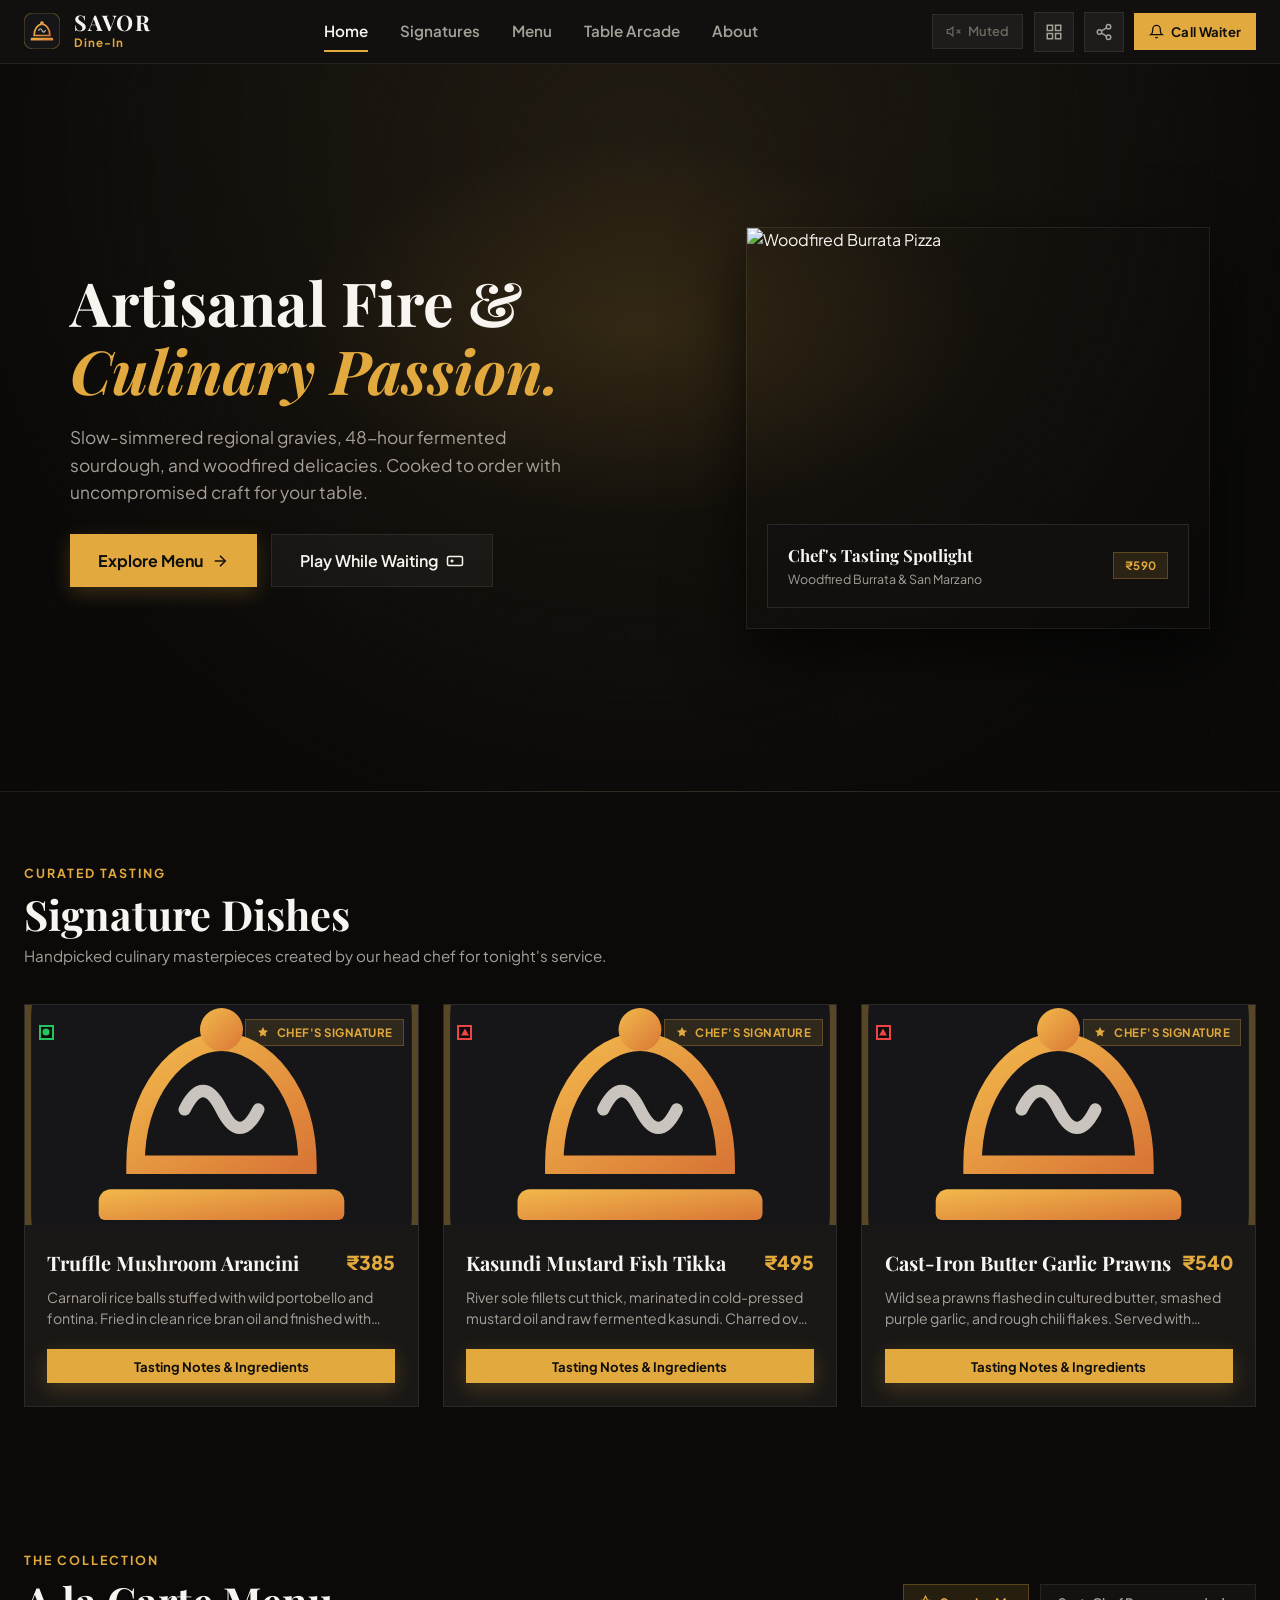
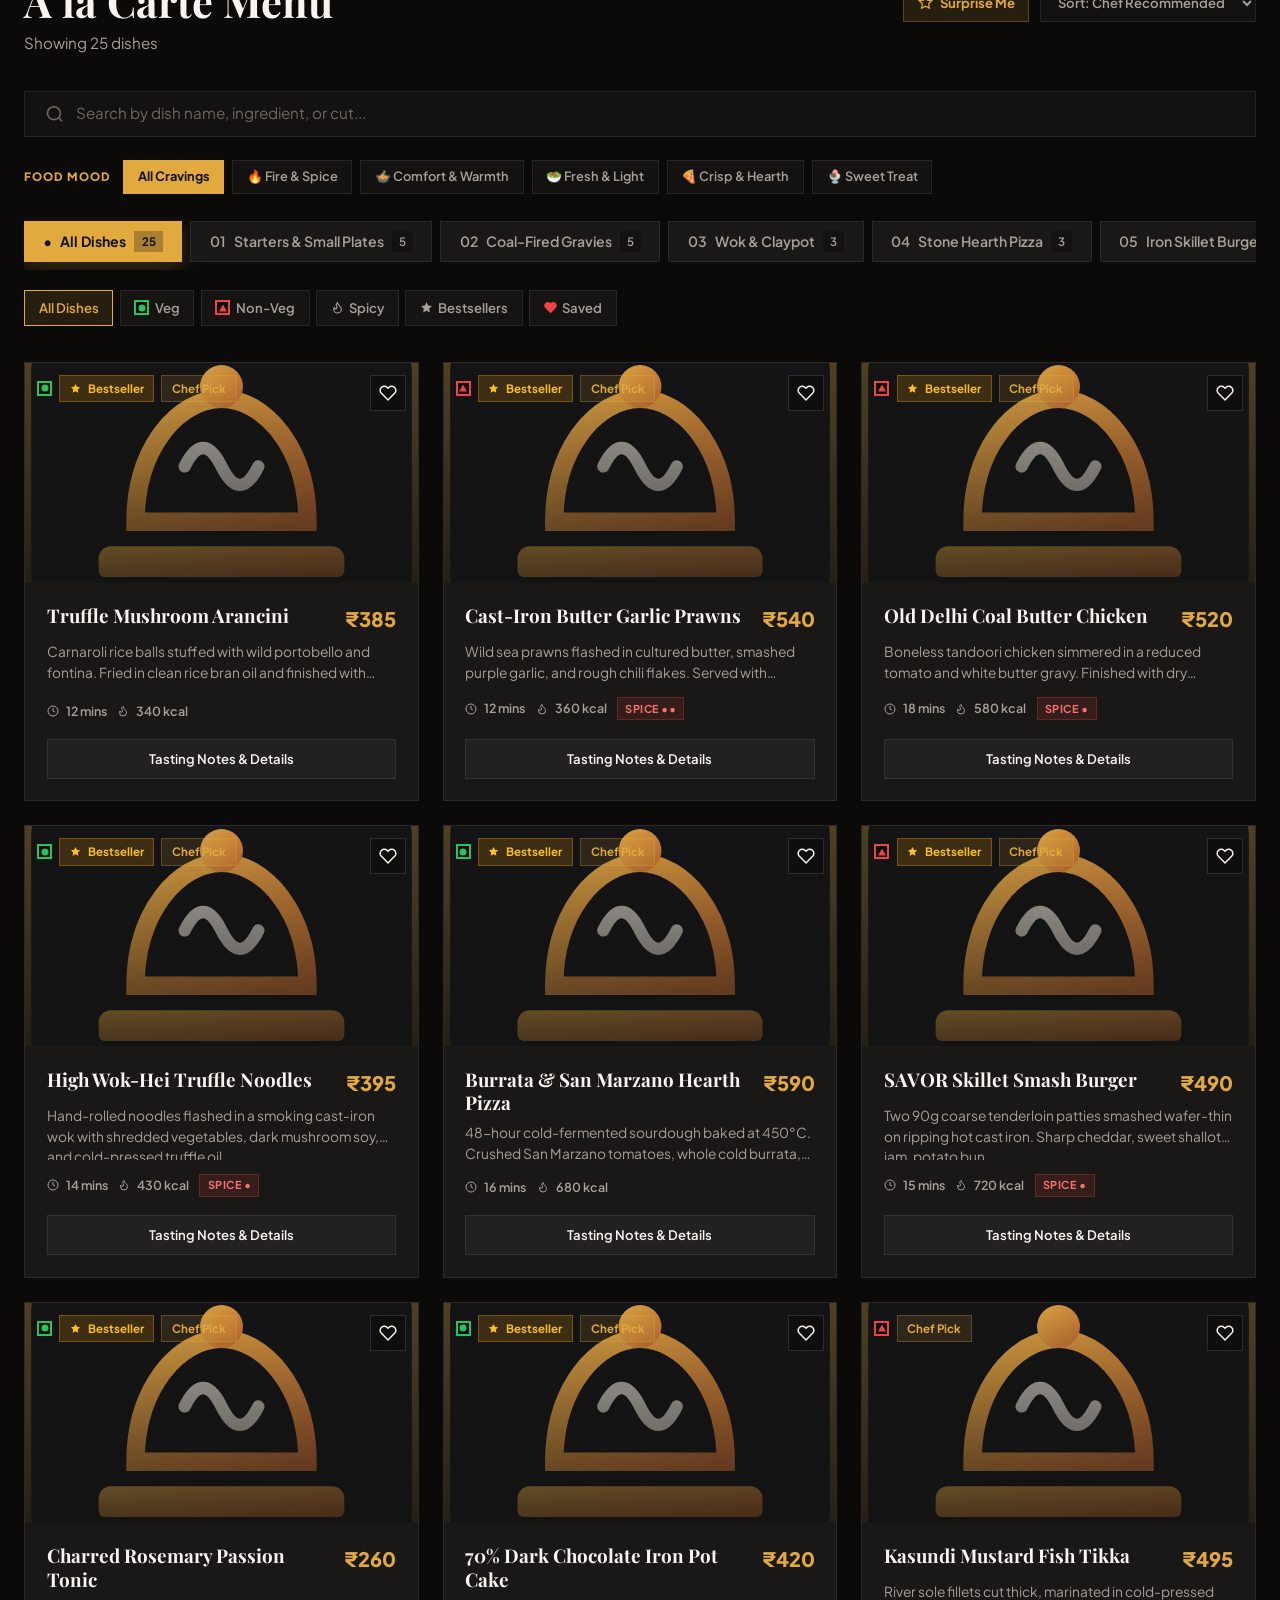
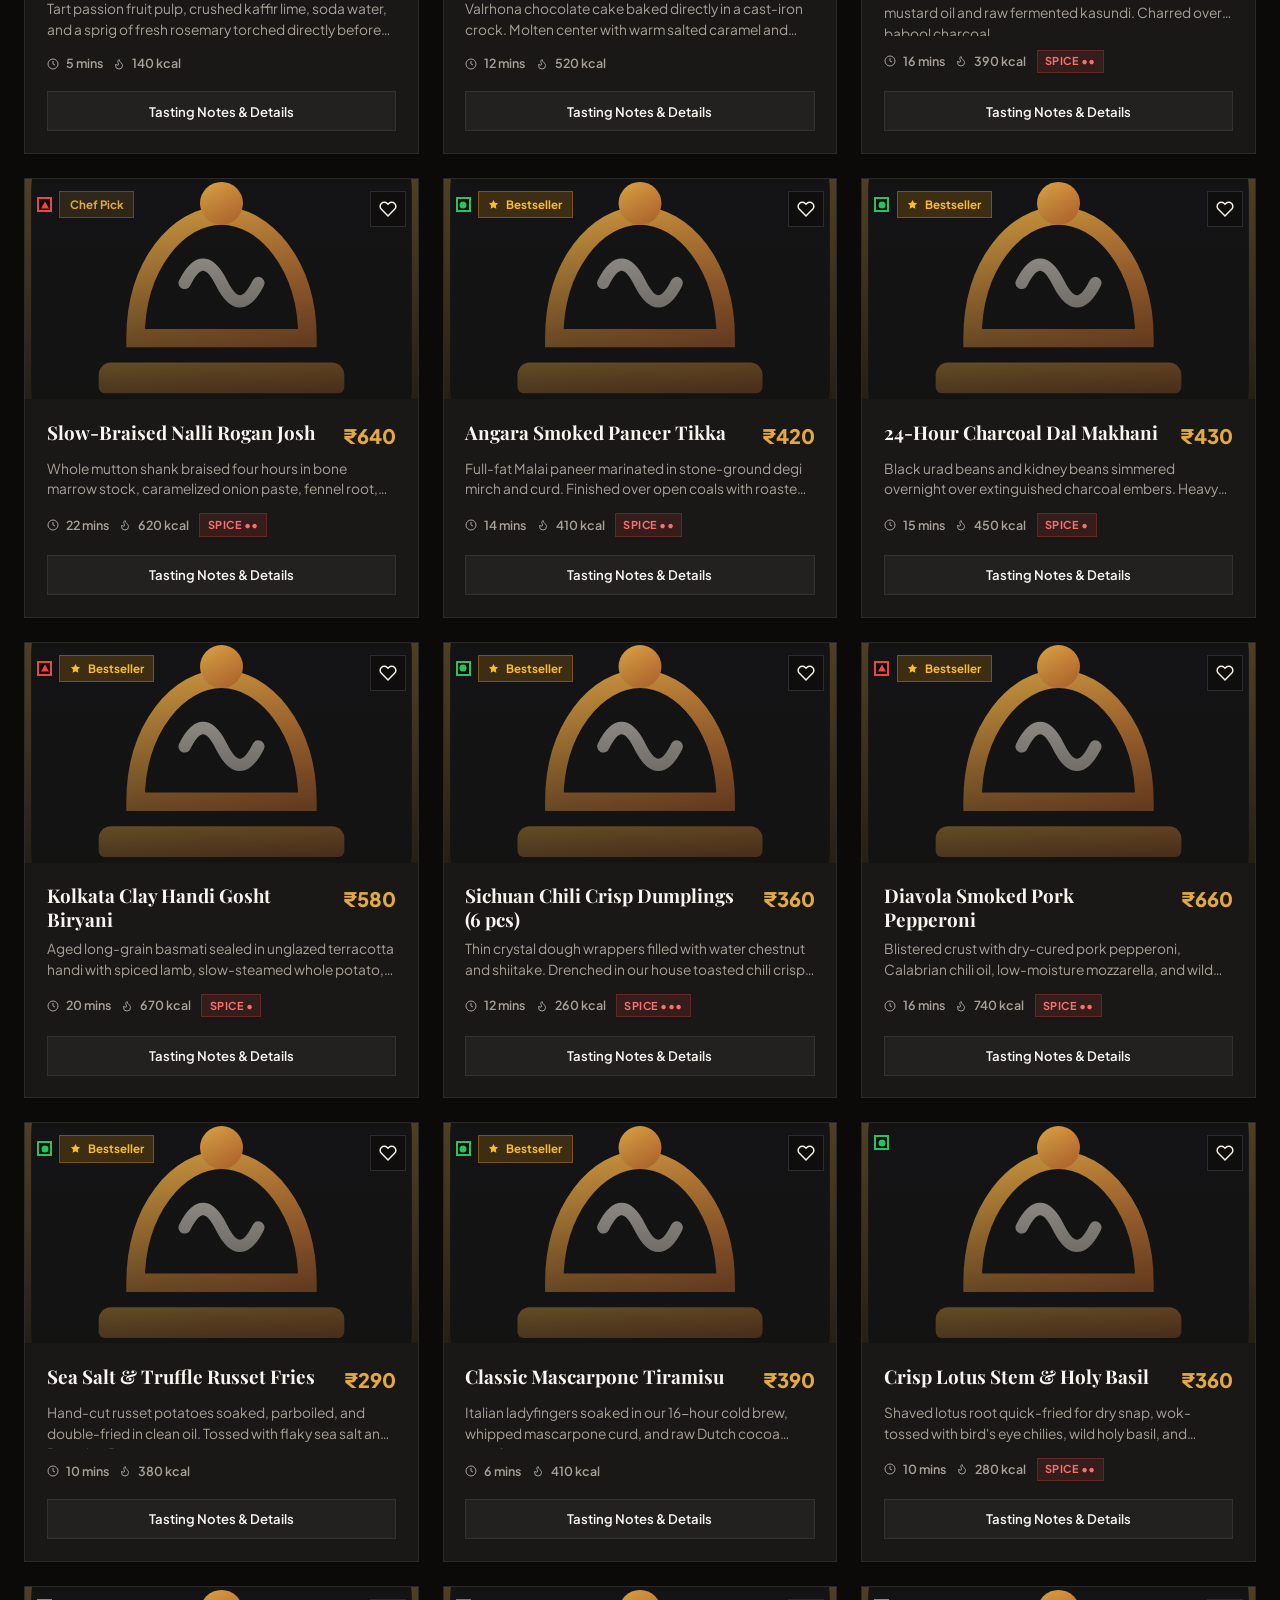
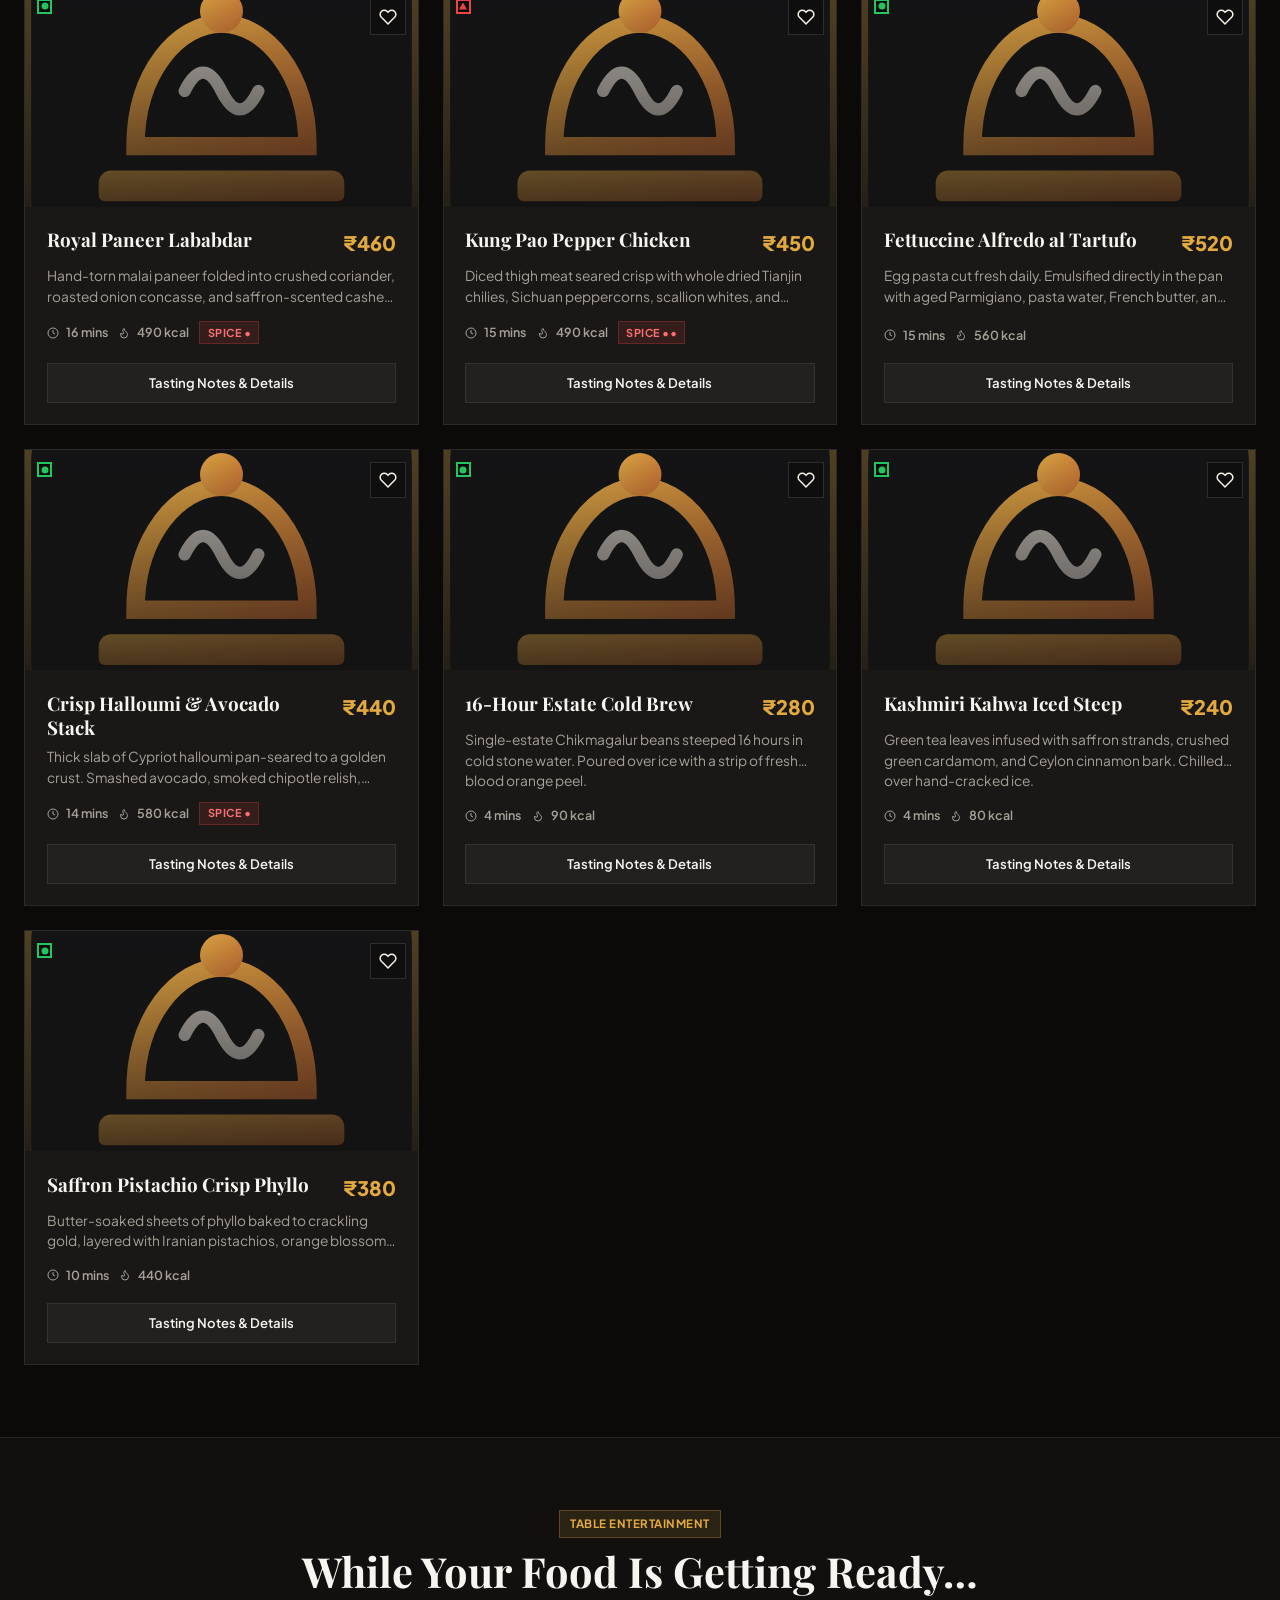
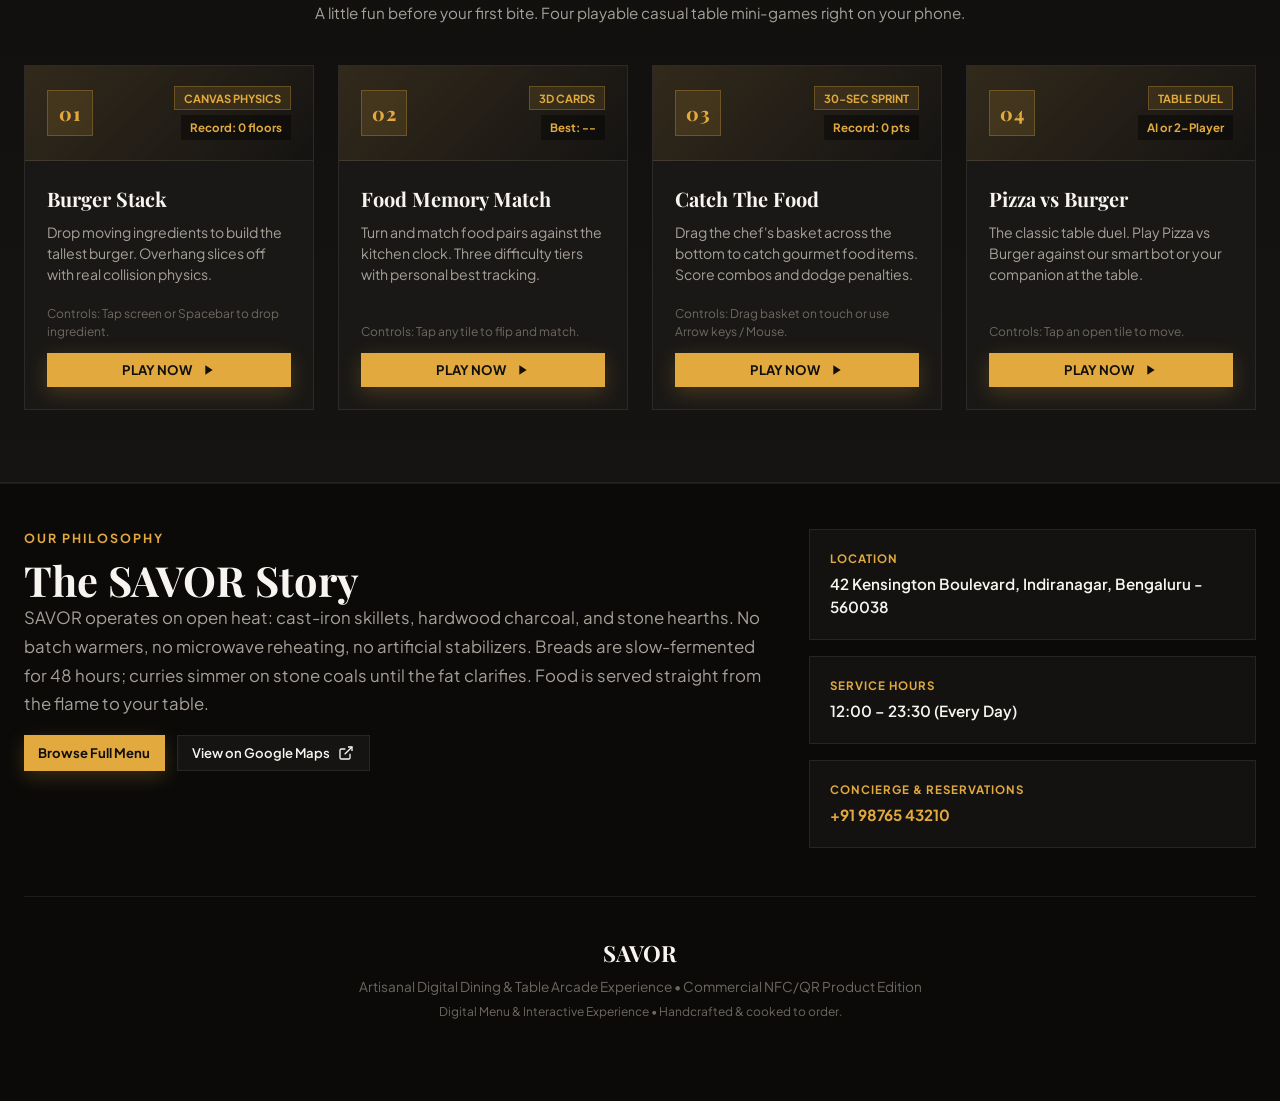
==== index.html @ f94754c9 "feat: complete SAVOR smart NFC restaurant menu with table arcade & Telegram bot alerts" ====
<!DOCTYPE html>
<html lang="en">

<head>
  <meta charset="UTF-8">
  <meta name="viewport" content="width=device-width, initial-scale=1.0, maximum-scale=5.0">
  <meta name="description"
    content="SAVOR — Artisanal Kitchen & Table Arcade. Gourmet dining menu, interactive culinary discovery, and four playable table mini-games.">
  <meta name="theme-color" content="#0B0A09">
  <meta name="mobile-web-app-capable" content="yes">
  <meta name="apple-mobile-web-app-capable" content="yes">
  <meta name="apple-mobile-web-app-status-bar-style" content="black-translucent">
  <title>SAVOR — Artisanal Dining & Table Arcade // Table 04</title>

  <!-- Favicon -->
  <link rel="icon" type="image/svg+xml" href="assets/logo.svg">

  <!-- Core Stylesheet -->
  <link rel="stylesheet" href="css/styles.css">
</head>

<body>

  <!-- ==================== STICKY SITE HEADER ==================== -->
  <header class="site-header" id="site-header">
    <div class="header-container">
      <!-- Brand Logo & Name -->
      <a href="#hero-section" class="brand-identity" aria-label="SAVOR Home">
        <img src="assets/logo.svg" alt="SAVOR Crest" class="brand-logo-img">
        <div class="brand-text-col">
          <span class="brand-name-text">SAVOR</span>
          <span class="brand-table-text">Dine-In</span>
        </div>
      </a>

      <!-- Desktop Navigation -->
      <nav class="desktop-nav" aria-label="Main Navigation">
        <a href="#hero-section" class="nav-link active">Home</a>
        <a href="#chefs-picks-section" class="nav-link">Signatures</a>
        <a href="#menu-section" class="nav-link">Menu</a>
        <a href="#arcade-section" class="nav-link">Table Arcade</a>
        <a href="#about-section" class="nav-link">About</a>
      </nav>

      <!-- Header Actions -->
      <div class="header-actions">
        <!-- Sound Mute/Unmute Toggle -->
        <button class="sound-toggle-btn muted" id="header-sound-toggle" aria-label="Toggle Sound Effects">
          <svg width="16" height="16" viewBox="0 0 24 24" fill="none" stroke="currentColor" stroke-width="2">
            <polygon points="11 5 6 9 2 9 2 15 6 15 11 19 11 5" />
            <line x1="23" y1="9" x2="17" y2="15" />
            <line x1="17" y1="9" x2="23" y2="15" />
          </svg>
          <span class="sound-status-label">Muted</span>
        </button>

        <!-- Table QR / Share -->
        <button class="btn-circle-icon" id="show-qr-btn" title="Show Table QR" aria-label="Show Table QR code">
          <svg width="18" height="18" viewBox="0 0 24 24" fill="none" stroke="currentColor" stroke-width="2">
            <rect x="3" y="3" width="7" height="7" />
            <rect x="14" y="3" width="7" height="7" />
            <rect x="14" y="14" width="7" height="7" />
            <rect x="3" y="14" width="7" height="7" />
          </svg>
        </button>

        <!-- Share Menu Link -->
        <button class="btn-circle-icon" id="share-menu-btn" title="Share Menu" aria-label="Share Menu">
          <svg width="18" height="18" viewBox="0 0 24 24" fill="none" stroke="currentColor" stroke-width="2">
            <circle cx="18" cy="5" r="3" />
            <circle cx="6" cy="12" r="3" />
            <circle cx="18" cy="19" r="3" />
            <line x1="8.59" y1="13.51" x2="15.42" y2="17.49" />
            <line x1="15.41" y1="6.51" x2="8.59" y2="10.49" />
          </svg>
        </button>

        <!-- Call Waiter Button -->
        <button class="call-waiter-btn" id="call-waiter-btn" title="Call Waiter" aria-label="Call Waiter to Table">
          <svg width="15" height="15" viewBox="0 0 24 24" fill="none" stroke="currentColor" stroke-width="2">
            <path d="M18 8A6 6 0 0 0 6 8c0 7-3 9-3 9h18s-3-2-3-9" />
            <path d="M13.73 21a2 2 0 0 1-3.46 0" />
          </svg>
          <span class="call-waiter-text">Call Waiter</span>
        </button>
      </div>
    </div>
  </header>

  <!-- ==================== CINEMATIC HERO SECTION ==================== -->
  <section class="hero-section" id="hero-section">
    <div class="hero-glow"></div>
    <div class="hero-content">
      <div class="hero-text-col">
        <h1 class="hero-headline">
          Artisanal Fire &amp;<br>
          <em>Culinary Passion.</em>
        </h1>

        <p class="hero-description">
          Slow-simmered regional gravies, 48-hour fermented sourdough, and woodfired delicacies. Cooked to order with
          uncompromised craft for your table.
        </p>

        <div class="hero-cta-group">
          <a href="#menu-section" class="btn btn-gold btn-lg">
            <span>Explore Menu</span>
            <svg width="18" height="18" viewBox="0 0 24 24" fill="none" stroke="currentColor" stroke-width="2">
              <line x1="5" y1="12" x2="19" y2="12" />
              <polyline points="12 5 19 12 12 19" />
            </svg>
          </a>

          <a href="#arcade-section" class="btn btn-outline btn-lg">
            <span>Play While Waiting</span>
            <svg width="18" height="18" viewBox="0 0 24 24" fill="none" stroke="currentColor" stroke-width="2">
              <rect x="2" y="6" width="20" height="12" rx="2" />
              <path d="M6 12h4m-2-2v4m7-2h.01m3.99 0h.01" />
            </svg>
          </a>
        </div>
      </div>

      <div class="hero-visual-col">
        <div class="hero-visual-card">
          <img src="https://images.unsplash.com/photo-1544025162-d76694265947?w=800&auto=format&fit=crop&q=80"
            alt="Woodfired Burrata Pizza" class="hero-food-img" loading="eager">
          <div class="hero-floating-badge">
            <div>
              <div class="hero-badge-title">Chef's Tasting Spotlight</div>
              <div class="hero-badge-sub">Woodfired Burrata &amp; San Marzano</div>
            </div>
            <span class="gold-badge">₹590</span>
          </div>
        </div>
      </div>
    </div>
  </section>

  <!-- ==================== CHEF'S SIGNATURE SHOWCASE ==================== -->
  <section class="section-wrapper" id="chefs-picks-section">
    <div class="section-header">
      <span class="section-pretitle">CURATED TASTING</span>
      <h2 class="section-title">Signature Dishes</h2>
      <p class="section-subtitle">Handpicked culinary masterpieces created by our head chef for tonight's service.</p>
    </div>

    <div class="signature-grid" id="chefs-picks-container">
      <!-- Injected by MenuEngine -->
    </div>
  </section>

  <!-- ==================== THE DIGITAL MENU ==================== -->
  <section class="section-wrapper" id="menu-section">
    <div class="section-header flex-between" style="flex-wrap: wrap; gap: 1rem;">
      <div>
        <span class="section-pretitle">THE COLLECTION</span>
        <h2 class="section-title">A la Carte Menu</h2>
        <p class="section-subtitle" id="menu-results-count">Loading delicious dishes...</p>
      </div>

      <div class="menu-actions-top">
        <button id="surprise-me-btn" class="surprise-btn" aria-label="Surprise Me with a Chef Pick">
          <svg width="15" height="15" viewBox="0 0 24 24" fill="none" stroke="currentColor" stroke-width="2">
            <polygon
              points="12 2 15.09 8.26 22 9.27 17 14.14 18.18 21.02 12 17.77 5.82 21.02 7 14.14 2 9.27 8.91 8.26 12 2" />
          </svg>
          <span>Surprise Me</span>
        </button>
        <select id="menu-sort-select" class="sort-select" aria-label="Sort Menu Items">
          <option value="recommended">Sort: Chef Recommended</option>
          <option value="price-asc">Price: Low to High</option>
          <option value="price-desc">Price: High to Low</option>
        </select>
      </div>
    </div>

    <!-- Menu Controls: Live Search, Food Mood Rail, Category Horizontal Rail, Dietary Filters -->
    <div class="menu-controls-block">
      <!-- Live Search Bar -->
      <div class="menu-search-bar">
        <svg width="20" height="20" viewBox="0 0 24 24" fill="none" stroke="currentColor" stroke-width="2"
          style="color: var(--text-muted);">
          <circle cx="11" cy="11" r="8" />
          <line x1="21" y1="21" x2="16.65" y2="16.65" />
        </svg>
        <input type="search" id="menu-search-input" class="search-input"
          placeholder="Search by dish name, ingredient, or cut..." aria-label="Search menu items">
        <button id="menu-search-clear" class="btn-clear-search hidden" aria-label="Clear search">
          <svg width="14" height="14" viewBox="0 0 24 24" fill="none" stroke="currentColor" stroke-width="2">
            <line x1="18" y1="6" x2="6" y2="18" />
            <line x1="6" y1="6" x2="18" y2="18" />
          </svg>
        </button>
      </div>

      <!-- Food Mood Recommendations -->
      <div class="food-mood-bar" id="food-mood-bar">
        <span class="mood-bar-label">FOOD MOOD</span>
        <div class="mood-chips-rail">
          <button class="mood-chip active" data-mood="all">All Cravings</button>
          <button class="mood-chip" data-mood="spicy">🔥 Fire &amp; Spice</button>
          <button class="mood-chip" data-mood="comfort">🍲 Comfort &amp; Warmth</button>
          <button class="mood-chip" data-mood="light">🥗 Fresh &amp; Light</button>
          <button class="mood-chip" data-mood="crisp">🍕 Crisp &amp; Hearth</button>
          <button class="mood-chip" data-mood="sweet">🍨 Sweet Treat</button>
        </div>
      </div>

      <!-- Horizontal Scrolling Category Pills -->
      <div class="category-pills-bar" id="category-pills-bar" role="tablist" aria-label="Menu Categories">
        <!-- Injected by MenuEngine -->
      </div>

      <!-- Dietary Filters -->
      <div class="filter-sort-row">
        <div class="diet-filters-group">
          <button class="diet-filter-btn active" data-filter="all">All Dishes</button>
          <button class="diet-filter-btn" data-filter="veg"><span class="diet-dot veg"></span> Veg</button>
          <button class="diet-filter-btn" data-filter="non-veg"><span class="diet-dot non-veg"></span> Non-Veg</button>
          <button class="diet-filter-btn" data-filter="spicy">
            <svg width="13" height="13" viewBox="0 0 24 24" fill="none" stroke="currentColor" stroke-width="2">
              <path
                d="M8.5 14.5A2.5 2.5 0 0 0 11 12c0-1.38-.5-2-1-3-1.072-2.143-.224-4.054 2-6 .5 2.5 2 4.9 4 6.5 2 1.6 3 3.5 3 5.5a7 7 0 1 1-14 0c0-1.153.433-2.294 1-3a2.5 2.5 0 0 0 2.5 2.5z" />
            </svg>
            <span>Spicy</span>
          </button>
          <button class="diet-filter-btn" data-filter="bestseller">
            <svg width="13" height="13" viewBox="0 0 24 24" fill="currentColor">
              <polygon
                points="12 2 15.09 8.26 22 9.27 17 14.14 18.18 21.02 12 17.77 5.82 21.02 7 14.14 2 9.27 8.91 8.26 12 2" />
            </svg>
            <span>Bestsellers</span>
          </button>
          <button class="diet-filter-btn" data-filter="fav">
            <svg width="13" height="13" viewBox="0 0 24 24" fill="#ef4444" stroke="#ef4444" stroke-width="2">
              <path
                d="M20.84 4.61a5.5 5.5 0 0 0-7.78 0L12 5.67l-1.06-1.06a5.5 5.5 0 0 0-7.78 7.78l1.06 1.06L12 21.23l7.78-7.78 1.06-1.06a5.5 5.5 0 0 0 0-7.78z" />
            </svg>
            <span>Saved</span>
          </button>
        </div>
      </div>
    </div>

    <!-- Menu Items Grid -->
    <div class="menu-grid" id="menu-items-grid">
      <!-- Injected by MenuEngine -->
    </div>

    <!-- Empty Search State -->
    <div class="menu-empty-state hidden" id="menu-empty-state">
      <div class="empty-icon">
        <svg width="44" height="44" viewBox="0 0 24 24" fill="none" stroke="var(--text-muted)" stroke-width="1.5">
          <circle cx="12" cy="12" r="9" />
          <circle cx="12" cy="12" r="5" stroke-dasharray="2 2" />
          <line x1="3" y1="12" x2="21" y2="12" />
        </svg>
      </div>
      <h3 style="font-family: var(--font-serif); font-size: 1.4rem; font-weight: 700; margin-bottom: 0.4rem;">No Dishes
        Found</h3>
      <p style="color: var(--text-secondary); font-size: 0.9rem; margin-bottom: 1.5rem;">We couldn't find any dishes
        matching your current search query or filter combination.</p>
      <button class="btn btn-gold" id="reset-all-filters-btn">Reset All Filters</button>
    </div>
  </section>

  <!-- ==================== THE FOOD ARCADE ==================== -->
  <section class="arcade-section" id="arcade-section">
    <div class="section-wrapper">
      <div class="arcade-hero-banner">
        <span class="gold-badge">TABLE ENTERTAINMENT</span>
        <h2 class="section-title" style="margin-top: 0.5rem;">While Your Food Is Getting Ready…</h2>
        <p class="section-subtitle">A little fun before your first bite. Four playable casual table mini-games right on
          your phone.</p>
      </div>

      <!-- Arcade Landing Hub View -->
      <div class="arcade-hub-view" id="arcade-hub-view">
        <div class="arcade-games-grid" id="arcade-games-list">
          <!-- Injected by ArcadeHub -->
        </div>
      </div>

      <!-- Active Game View -->
      <div class="arcade-active-play-container hidden" id="arcade-play-view">
        <div class="active-game-header">
          <div class="flex-between w-full" style="flex-wrap: wrap; gap: 0.75rem;">
            <div>
              <h3 class="active-game-title" id="active-game-header-title">Game Title</h3>
              <span class="arcade-controls-tip" id="active-game-controls-note">Controls</span>
            </div>
            <div class="flex-center" style="gap: 0.5rem;">
              <button class="btn btn-outline btn-sm sound-toggle-btn muted" id="arcade-sound-toggle">
                Sound
              </button>
              <button class="btn btn-outline btn-sm" id="back-to-arcade-hub-btn">
                <svg width="14" height="14" viewBox="0 0 24 24" fill="none" stroke="currentColor" stroke-width="2">
                  <line x1="18" y1="6" x2="6" y2="18" />
                  <line x1="6" y1="6" x2="18" y2="18" />
                </svg>
                <span class="btn-text-full">Close Game</span>
                <span class="btn-text-short">Close</span>
              </button>
              <button class="btn btn-gold btn-sm return-to-menu-btn">
                <svg width="14" height="14" viewBox="0 0 24 24" fill="none" stroke="currentColor" stroke-width="2">
                  <line x1="19" y1="12" x2="5" y2="12" />
                  <polyline points="12 19 5 12 12 5" />
                </svg>
                <span class="btn-text-full">Back to Menu</span>
                <span class="btn-text-short">Menu</span>
              </button>
            </div>
          </div>
        </div>

        <!-- Mount point for active canvas / game DOM -->
        <div id="active-game-canvas-area"></div>
      </div>
    </div>
  </section>

  <!-- ==================== ABOUT & KITCHEN ETHOS ==================== -->
  <section class="about-section" id="about-section">
    <div class="about-grid">
      <div>
        <span class="section-pretitle">OUR PHILOSOPHY</span>
        <h2 class="section-title">The SAVOR Story</h2>
        <p class="about-story" id="about-story-text">
          At SAVOR, we believe dining is an intimate celebration. Every recipe is a delicate dialogue between culinary
          heritage and modern artistry. From slow-simmered regional gravies to fire-roasted woodfired crusts, our
          kitchen honors pure, hand-sourced ingredients and memorable table moments.
        </p>

        <div class="mt-4" style="display: flex; gap: 0.75rem; flex-wrap: wrap;">
          <a href="#menu-section" class="btn btn-gold btn-sm">Browse Full Menu</a>
          <a href="#" id="about-map-link" target="_blank" rel="noopener noreferrer" class="btn btn-outline btn-sm">
            <span>View on Google Maps</span>
            <svg width="16" height="16" viewBox="0 0 24 24" fill="none" stroke="currentColor" stroke-width="2">
              <path d="M18 13v6a2 2 0 0 1-2 2H5a2 2 0 0 1-2-2V8a2 2 0 0 1 2-2h6" />
              <polyline points="15 3 21 3 21 9" />
              <line x1="10" y1="14" x2="21" y2="3" />
            </svg>
          </a>
        </div>
      </div>

      <div class="info-cards-col">
        <div class="info-item-card">
          <span class="info-item-label">LOCATION</span>
          <p id="about-address-text" style="font-size: 0.95rem; font-weight: 600;">
            42, Kensington Boulevard, Indiranagar, Bengaluru - 560038
          </p>
        </div>

        <div class="info-item-card">
          <span class="info-item-label">SERVICE HOURS</span>
          <p id="about-hours-text" style="font-size: 0.95rem; font-weight: 600;">
            12:00 PM – 11:30 PM (Open All 7 Days)
          </p>
        </div>

        <div class="info-item-card">
          <span class="info-item-label">CONCIERGE &amp; RESERVATIONS</span>
          <a id="about-phone-text" href="tel:+919876543210"
            style="font-size: 0.95rem; font-weight: 700; color: var(--accent-gold);">
            +91 98765 43210
          </a>
        </div>
      </div>
    </div>

    <!-- Footer Copyright -->
    <footer class="site-footer">
      <div class="footer-brand">SAVOR</div>
      <p>Artisanal Digital Dining &amp; Table Arcade Experience • Commercial NFC/QR Product Edition</p>
      <p id="footer-table-note" style="margin-top: 0.35rem; font-size: 0.75rem; color: var(--text-muted);">
        Table #04 • Digital Menu &amp; Interactive Experience. Please place your order directly with your table server.
      </p>
    </footer>
  </section>

  <!-- ==================== MODALS & DRAWERS ==================== -->

  <!-- 1. Dish Detail Modal -->
  <div class="modal-root hidden" id="dish-detail-modal" role="dialog" aria-modal="true" aria-label="Dish Details">
    <div class="modal-backdrop"></div>
    <div id="dish-detail-modal-content"></div>
  </div>

  <!-- 2. Table QR Code Modal (for Table Companions) -->
  <div class="modal-root hidden" id="share-qr-modal" role="dialog" aria-modal="true" aria-label="Table QR Code">
    <div class="modal-backdrop"></div>
    <div class="modal-dialog-inner qr-modal-dialog text-center">
      <button class="modal-close-icon" id="qr-modal-close-btn" aria-label="Close dialog">
        <svg width="16" height="16" viewBox="0 0 24 24" fill="none" stroke="currentColor" stroke-width="2">
          <line x1="18" y1="6" x2="6" y2="18" />
          <line x1="6" y1="6" x2="18" y2="18" />
        </svg>
      </button>
      <span class="gold-badge">TABLE COMPANION LINK</span>
      <h3 id="qr-modal-title"
        style="font-family: var(--font-serif); font-size: 1.5rem; font-weight: 700; margin: 0.75rem 0 0.3rem;">
        Scan To Join Table 04
      </h3>
      <p style="color: var(--text-secondary); font-size: 0.85rem; margin-bottom: 1.5rem;">
        Scan this code or tap NFC to browse the menu and play arcade games together.
      </p>

      <div
        style="background: #FFF; padding: 1.25rem; border-radius: var(--radius-md); display: inline-block; box-shadow: var(--shadow-card);">
        <svg width="180" height="180" viewBox="0 0 25 25" fill="#0B0A09">
          <path
            d="M1 1h7v7h-7zM2 2v5h5v-5z M4 4h1v1h-1z M17 1h7v7h-7zM18 2v5h5v-5z M20 4h1v1h-1z M1 17h7v7h-7zM2 18v5h5v-5z M4 20h1v1h-1z M10 2h1v3h-1z M13 2h2v1h-2z M10 7h3v1h-3z M14 6h1v2h-1z M10 10h2v2h-2z M14 10h1v1h-1z M16 10h3v1h-3z M21 10h3v2h-1v-1h-2z M12 13h1v3h-1z M10 17h2v1h-2z M14 16h2v1h-2z M17 14h1v1h-1z M20 14h2v2h-1v-1h-1z M17 17h1v2h-1z M22 17h1v3h-1z M10 21h1v3h-1z M13 20h2v1h-2z M15 22h3v1h-3z M20 22h1v1h-1z M23 22h1v2h-1z M18 24h3v1h-3z" />
        </svg>
      </div>

      <div class="mt-4">
        <button class="btn btn-gold btn-lg w-full" id="copy-menu-link-btn">
          <svg width="16" height="16" viewBox="0 0 24 24" fill="none" stroke="currentColor" stroke-width="2">
            <rect x="9" y="9" width="13" height="13" rx="2" ry="2" />
            <path d="M5 15H4a2 2 0 0 1-2-2V4a2 2 0 0 1 2-2h9a2 2 0 0 1 2 2v1" />
          </svg>
          <span>Copy Direct Table Link</span>
        </button>
      </div>
    </div>
  </div>

  <!-- 3. Call Waiter / Table Service Modal -->
  <div class="modal-root hidden" id="call-waiter-modal" role="dialog" aria-modal="true" aria-label="Call Waiter">
    <div class="modal-backdrop"></div>
    <div class="modal-dialog-inner waiter-modal-dialog text-center">
      <button class="modal-close-icon" id="waiter-modal-close-btn" aria-label="Close dialog">
        <svg width="16" height="16" viewBox="0 0 24 24" fill="none" stroke="currentColor" stroke-width="2">
          <line x1="18" y1="6" x2="6" y2="18" />
          <line x1="6" y1="6" x2="18" y2="18" />
        </svg>
      </button>

      <span class="gold-badge" id="waiter-modal-badge">TABLE SERVICE</span>
      <h3 style="font-family: var(--font-serif); font-size: 1.45rem; font-weight: 700; margin: 0.75rem 0 0.35rem;">
        Request Waiter Assistance
      </h3>
      <p style="color: var(--text-secondary); font-size: 0.85rem; margin-bottom: 1.25rem;">
        Select what you need for <strong class="text-gold" id="waiter-target-table">Your Table</strong>:
      </p>

      <!-- Assistance Reason Options (Radio/Chips) -->
      <div class="service-reasons-grid" id="service-reasons-container">
        <button type="button" class="service-opt-btn active" data-reason="General Assistance">
          <span class="service-opt-icon">🛎️</span>
          <span class="service-opt-title">Call Waiter</span>
          <span class="service-opt-sub">General assistance & queries</span>
        </button>
        <button type="button" class="service-opt-btn" data-reason="Water Refill">
          <span class="service-opt-icon">💧</span>
          <span class="service-opt-title">Water Refill</span>
          <span class="service-opt-sub">Bottled or regular water</span>
        </button>
        <button type="button" class="service-opt-btn" data-reason="Request Bill">
          <span class="service-opt-icon">🧾</span>
          <span class="service-opt-title">Request Bill</span>
          <span class="service-opt-sub">Ready to settle invoice</span>
        </button>
        <button type="button" class="service-opt-btn" data-reason="Cutlery & Napkins">
          <span class="service-opt-icon">🍽️</span>
          <span class="service-opt-title">Cutlery / Napkins</span>
          <span class="service-opt-sub">Extra plates, spoons & tissues</span>
        </button>
      </div>

      <!-- Action Confirmation & Status -->
      <div class="mt-4" id="waiter-action-container">
        <button class="btn btn-gold btn-lg w-full" id="confirm-call-waiter-btn">
          <span>Notify Floor Captain</span>
        </button>
      </div>

      <!-- Success Cooldown State (Hidden initially) -->
      <div class="waiter-success-state hidden" id="waiter-success-state">
        <div class="service-success-icon">✓</div>
        <h4 style="font-size: 1.15rem; color: #22c55e; margin: 0.5rem 0 0.25rem;">Captain Notified</h4>
        <div id="waiter-dispatch-badge"
          style="font-size: 0.72rem; color: var(--accent-gold); letter-spacing: 0.5px; text-transform: uppercase; font-family: var(--font-mono); margin-bottom: 0.5rem;">
          ● Primary: Staff Telegram Bot Alerted
        </div>
        <p style="font-size: 0.84rem; color: var(--text-secondary); line-height: 1.45;">
          Your request for <strong id="waiter-sent-reason" style="color: var(--text-primary);">General
            Assistance</strong> has been dispatched. Waitstaff is coming to <strong class="text-gold"
            id="waiter-confirmed-table">Your Table</strong>.
        </p>
        <div class="cooldown-timer mt-3" style="font-size: 0.76rem; color: var(--text-muted);">
          Next call available in <span id="waiter-cooldown-secs" class="font-mono text-gold"
            style="font-weight: 700;">60</span>s
        </div>
        <div id="waiter-whatsapp-fallback" class="mt-3 hidden">
          <a id="waiter-whatsapp-link" href="#" target="_blank" rel="noopener" class="btn btn-outline btn-sm w-full"
            style="gap: 6px; font-size: 0.8rem; justify-content: center;">
            <svg width="15" height="15" viewBox="0 0 24 24" fill="none" stroke="currentColor" stroke-width="2">
              <path
                d="M21 11.5a8.38 8.38 0 0 1-.9 3.8 8.5 8.5 0 0 1-7.6 4.7 8.38 8.38 0 0 1-3.8-.9L3 21l1.9-5.7a8.38 8.38 0 0 1-.9-3.8 8.5 8.5 0 0 1 4.7-7.6 8.38 8.38 0 0 1 3.8-.9h.5a8.48 8.48 0 0 1 8 8v.5z" />
            </svg>
            <span>Spare: Message Waiter on WhatsApp</span>
          </a>
        </div>
      </div>
    </div>
  </div>

  <!-- Mobile Bottom Navigation Bar -->
  <nav class="mobile-bottom-nav" aria-label="Mobile Navigation">
    <a href="#hero-section" class="bottom-nav-item active">
      <svg width="22" height="22" viewBox="0 0 24 24" fill="none" stroke="currentColor" stroke-width="2">
        <path d="M3 9l9-7 9 7v11a2 2 0 0 1-2 2H5a2 2 0 0 1-2-2z" />
      </svg>
      <span>Home</span>
    </a>
    <a href="#menu-section" class="bottom-nav-item">
      <svg width="22" height="22" viewBox="0 0 24 24" fill="none" stroke="currentColor" stroke-width="2">
        <path d="M18 8h1a4 4 0 0 1 0 8h-1" />
        <path d="M2 8h16v9a4 4 0 0 1-4 4H6a4 4 0 0 1-4-4V8z" />
        <line x1="6" y1="1" x2="6" y2="4" />
      </svg>
      <span>Menu</span>
    </a>
    <a href="#arcade-section" class="bottom-nav-item">
      <svg width="22" height="22" viewBox="0 0 24 24" fill="none" stroke="currentColor" stroke-width="2">
        <rect x="2" y="6" width="20" height="12" rx="2" />
        <path d="M6 12h4m-2-2v4m7-2h.01m3.99 0h.01" />
      </svg>
      <span>Arcade</span>
    </a>
    <button type="button" class="bottom-nav-item" id="mobile-call-waiter-btn" aria-label="Call Waiter to Table">
      <svg width="22" height="22" viewBox="0 0 24 24" fill="none" stroke="currentColor" stroke-width="2">
        <path d="M18 8A6 6 0 0 0 6 8c0 7-3 9-3 9h18s-3-2-3-9" />
        <path d="M13.73 21a2 2 0 0 1-3.46 0" />
      </svg>
      <span>Waiter</span>
    </button>
    <a href="#about-section" class="bottom-nav-item">
      <svg width="22" height="22" viewBox="0 0 24 24" fill="none" stroke="currentColor" stroke-width="2">
        <circle cx="12" cy="12" r="10" />
        <line x1="12" y1="16" x2="12" y2="12" />
        <line x1="12" y1="8" x2="12.01" y2="8" />
      </svg>
      <span>About</span>
    </a>
  </nav>

  <!-- Global Feedback Toast -->
  <div class="toast-msg hidden" id="global-toast" role="status" aria-live="polite"></div>

  <!-- Application Scripts -->
  <script src="js/config.local.js" onerror="/* local config optional */"></script>
  <script src="js/config.js"></script>
  <script src="js/audio.js"></script>
  <script src="js/games/burger-stack.js"></script>
  <script src="js/games/memory-match.js"></script>
  <script src="js/games/catch-food.js"></script>
  <script src="js/games/tic-tac-toe.js"></script>
  <script src="js/menu.js"></script>
  <script src="js/arcade.js"></script>
  <script src="js/app.js"></script>
</body>

</html>
---- css/styles.css ----
/* ==========================================================================
   SAVOR — LUXURY INTERACTIVE RESTAURANT MENU & TABLE ARCADE
   Palette: Warm Obsidian, Smoked Charcoal, Rich Amber Gold & Crisp Cream
   Typography: Playfair Display (Serif) + Plus Jakarta Sans (Modern Sans)
   ========================================================================== */

@import url('https://fonts.googleapis.com/css2?family=Playfair+Display:ital,wght@0,500;0,600;0,700;1,400;1,600&family=Plus+Jakarta+Sans:wght@400;500;600;700;800&display=swap');

:root {
  /* Warm Obsidian & Amber Gold Palette */
  --bg-main: #0B0A09;
  --bg-surface: #131211;
  --bg-card: #1A1816;
  --bg-card-hover: #22201D;
  --bg-glass: rgba(19, 18, 17, 0.88);
  --bg-overlay: rgba(11, 10, 9, 0.85);

  /* Borders & Dividers */
  --border-subtle: rgba(255, 255, 255, 0.08);
  --border-card: rgba(255, 255, 255, 0.06);
  --border-accent: rgba(226, 169, 62, 0.35);

  /* Accents */
  --accent-gold: #E2A93E;
  --accent-gold-hover: #F0B74D;
  --accent-gold-soft: rgba(226, 169, 62, 0.12);
  --accent-gold-border: rgba(226, 169, 62, 0.28);

  /* Text & Inks */
  --text-primary: #F8F5F1;
  --text-secondary: #A6A098;
  --text-muted: #6E6860;

  /* Indicators */
  --veg-green: #22c55e;
  --nonveg-red: #ef4444;

  /* Typography */
  --font-serif: 'Playfair Display', Georgia, serif;
  --font-sans: 'Plus Jakarta Sans', -apple-system, BlinkMacSystemFont, sans-serif;

  /* Geometry & Shadows (Sharp 0px Corners) */
  --radius-xs: 0px;
  --radius-sm: 0px;
  --radius-md: 0px;
  --radius-lg: 0px;
  --radius-full: 0px;

  --shadow-sm: 0 4px 12px rgba(0, 0, 0, 0.3);
  --shadow-card: 0 10px 28px rgba(0, 0, 0, 0.45);
  --shadow-gold: 0 6px 20px rgba(226, 169, 62, 0.22);
  --shadow-modal: 0 24px 60px rgba(0, 0, 0, 0.7);

  --header-height: 64px;
  --bottom-nav-height: 66px;
  --safe-bottom: env(safe-area-inset-bottom, 0px);
  --safe-top: env(safe-area-inset-top, 0px);
  --transition-fast: 0.18s cubic-bezier(0.16, 1, 0.3, 1);
  --transition-smooth: 0.3s cubic-bezier(0.16, 1, 0.3, 1);
}

/* Base Reset */
*, *::before, *::after {
  box-sizing: border-box;
  margin: 0;
  padding: 0;
}

html {
  scroll-behavior: smooth;
  -webkit-font-smoothing: antialiased;
  background-color: var(--bg-main);
  color: var(--text-primary);
  font-family: var(--font-sans);
  font-size: 16px;
  line-height: 1.5;
  overflow-x: hidden;
  max-width: 100vw;
}

body {
  background-color: var(--bg-main);
  min-height: 100vh;
  overflow-x: hidden;
  max-width: 100vw;
  padding-bottom: calc(var(--bottom-nav-height) + var(--safe-bottom));
  position: relative;
}

@media (min-width: 900px) {
  body {
    padding-bottom: 0;
  }
}

body.modal-open {
  overflow: hidden;
}

img {
  max-width: 100%;
  height: auto;
  display: block;
}

button, input, select {
  font: inherit;
  color: inherit;
  border: none;
  background: none;
  outline: none;
}

button {
  cursor: pointer;
  user-select: none;
  touch-action: manipulation;
}

a {
  color: inherit;
  text-decoration: none;
}

/* Utilities */
.hidden { display: none !important; }
.flex-between { display: flex; align-items: center; justify-content: space-between; }
.flex-center { display: flex; align-items: center; justify-content: center; }
.flex-1 { flex: 1; }
.w-full { width: 100%; }
.mt-1 { margin-top: 0.25rem; }
.mt-2 { margin-top: 0.5rem; }
.mt-3 { margin-top: 0.75rem; }
.mt-4 { margin-top: 1rem; }
.text-gold { color: var(--accent-gold); }
.text-muted { color: var(--text-muted); }
.text-center { text-align: center; }
.text-right { text-align: right; }
.font-serif { font-family: var(--font-serif) !important; }
.font-mono { font-family: ui-monospace, SFMono-Regular, Menlo, Monaco, Consolas, "Liberation Mono", "Courier New", monospace !important; }

/* Buttons & Badges */
.btn {
  display: inline-flex;
  align-items: center;
  justify-content: center;
  gap: 0.5rem;
  padding: 0.65rem 1.35rem;
  font-weight: 600;
  font-size: 0.92rem;
  border-radius: var(--radius-md);
  transition: all var(--transition-fast);
}

.btn:active {
  transform: translateY(1px);
}

.btn-sm {
  padding: 0.45rem 0.9rem;
  font-size: 0.82rem;
}

.btn-lg {
  padding: 0.85rem 1.75rem;
  font-size: 1rem;
}

.btn-gold {
  background: var(--accent-gold);
  color: #12100E;
  font-weight: 700;
  box-shadow: var(--shadow-gold);
}

.btn-gold:hover {
  background: var(--accent-gold-hover);
  transform: translateY(-2px);
}

.btn-outline {
  background: rgba(255, 255, 255, 0.04);
  color: var(--text-primary);
  border: 1px solid var(--border-subtle);
}

.btn-outline:hover {
  border-color: var(--accent-gold);
  color: var(--accent-gold);
  background: rgba(255, 255, 255, 0.07);
}

.btn-circle-icon {
  width: 40px;
  height: 40px;
  border-radius: 0;
  background: rgba(255, 255, 255, 0.05);
  border: 1px solid var(--border-subtle);
  display: inline-flex;
  align-items: center;
  justify-content: center;
  color: var(--text-secondary);
  transition: all var(--transition-fast);
}

.btn-circle-icon:hover {
  border-color: var(--accent-gold);
  color: var(--accent-gold);
  background: rgba(255, 255, 255, 0.09);
}

.btn-icon {
  width: 36px;
  height: 36px;
  border-radius: var(--radius-sm);
  background: rgba(255, 255, 255, 0.07);
  border: 1px solid var(--border-subtle);
  color: var(--text-secondary);
  display: inline-flex;
  align-items: center;
  justify-content: center;
  transition: all var(--transition-fast);
  cursor: pointer;
  flex-shrink: 0;
}

.btn-icon:hover {
  border-color: var(--accent-gold);
  color: var(--accent-gold);
  background: rgba(255, 255, 255, 0.14);
}

.btn-icon:active {
  transform: scale(0.95);
}

.btn-fav-circle {
  width: 36px;
  height: 36px;
  border-radius: 0;
  background: rgba(15, 14, 13, 0.8);
  backdrop-filter: blur(8px);
  border: 1px solid rgba(255, 255, 255, 0.12);
  display: flex;
  align-items: center;
  justify-content: center;
  transition: transform var(--transition-fast);
}

.btn-fav-circle:hover {
  transform: scale(1.1);
}

.btn-fav-circle.active svg {
  animation: heartPulse 0.3s ease;
}

@keyframes heartPulse {
  0% { transform: scale(1); }
  50% { transform: scale(1.35); }
  100% { transform: scale(1); }
}

/* Dietary Dot Indicators */
.diet-dot {
  width: 15px;
  height: 15px;
  border: 2px solid;
  border-radius: 0;
  display: inline-block;
  position: relative;
  background: rgba(0, 0, 0, 0.5);
  flex-shrink: 0;
}

.diet-dot.veg {
  border-color: var(--veg-green);
}

.diet-dot.veg::after {
  content: '';
  position: absolute;
  top: 50%;
  left: 50%;
  transform: translate(-50%, -50%);
  width: 7px;
  height: 7px;
  border-radius: 50%;
  background: var(--veg-green);
}

.diet-dot.non-veg {
  border-color: var(--nonveg-red);
}

.diet-dot.non-veg::after {
  content: '';
  position: absolute;
  top: 50%;
  left: 50%;
  transform: translate(-50%, -50%);
  width: 0;
  height: 0;
  border-left: 4px solid transparent;
  border-right: 4px solid transparent;
  border-bottom: 7px solid var(--nonveg-red);
}

/* Badges */
.pill-badge {
  font-size: 0.72rem;
  font-weight: 700;
  padding: 0.25rem 0.6rem;
  border-radius: var(--radius-full);
  background: rgba(255, 255, 255, 0.08);
  color: var(--text-primary);
  display: inline-flex;
  align-items: center;
  gap: 0.3rem;
}

.pill-bestseller {
  background: rgba(245, 158, 11, 0.18);
  color: #fbbf24;
  border: 1px solid rgba(245, 158, 11, 0.35);
}

.pill-chef {
  background: var(--accent-gold-soft);
  color: var(--accent-gold);
  border: 1px solid var(--accent-gold-border);
}

.gold-badge {
  font-size: 0.72rem;
  font-weight: 700;
  padding: 0.25rem 0.65rem;
  border-radius: var(--radius-full);
  background: var(--accent-gold-soft);
  color: var(--accent-gold);
  border: 1px solid var(--accent-gold-border);
  letter-spacing: 0.5px;
  display: inline-flex;
  align-items: center;
  gap: 0.3rem;
}

.meta-tag {
  display: inline-flex;
  align-items: center;
  gap: 0.25rem;
  color: var(--text-secondary);
  font-size: 0.78rem;
  font-weight: 600;
}

.spice-pip {
  display: inline-flex;
  align-items: center;
  gap: 0.2rem;
  font-size: 0.68rem;
  font-weight: 700;
  color: #f87171;
  background: rgba(239, 68, 68, 0.12);
  border: 1px solid rgba(239, 68, 68, 0.25);
  padding: 0.15rem 0.45rem;
  border-radius: var(--radius-full);
  letter-spacing: 0.5px;
}

.info-pill {
  font-size: 0.65rem;
  font-weight: 800;
  padding: 0.15rem 0.4rem;
  border-radius: var(--radius-xs);
  background: var(--accent-gold-soft);
  color: var(--accent-gold);
  border: 1px solid var(--accent-gold-border);
  letter-spacing: 0.5px;
  margin-right: 0.4rem;
  display: inline-block;
  vertical-align: middle;
}

/* ==========================================================================
   STICKY HEADER
   ========================================================================== */
.site-header {
  position: sticky;
  top: 0;
  z-index: 100;
  height: var(--header-height);
  background: var(--bg-glass);
  backdrop-filter: blur(16px);
  -webkit-backdrop-filter: blur(16px);
  border-bottom: 1px solid var(--border-subtle);
}

.header-container {
  max-width: 1280px;
  height: 100%;
  margin: 0 auto;
  padding: 0 1.5rem;
  display: flex;
  align-items: center;
  justify-content: space-between;
}

.brand-identity {
  display: flex;
  align-items: center;
  gap: 0.85rem;
}

.brand-logo-img {
  width: 36px;
  height: 36px;
  border-radius: var(--radius-sm);
}

.brand-text-col {
  display: flex;
  flex-direction: column;
}

.brand-name-text {
  font-family: var(--font-serif);
  font-size: 1.35rem;
  font-weight: 700;
  letter-spacing: 1.5px;
  line-height: 1;
}

.brand-table-text {
  font-size: 0.72rem;
  font-weight: 700;
  color: var(--accent-gold);
  letter-spacing: 1px;
}

.desktop-nav {
  display: none;
  align-items: center;
  gap: 2rem;
}

@media (min-width: 850px) {
  .desktop-nav {
    display: flex;
  }
}

.nav-link {
  font-size: 0.95rem;
  font-weight: 600;
  color: var(--text-secondary);
  transition: color var(--transition-fast);
  padding: 0.35rem 0;
  position: relative;
}

.nav-link:hover,
.nav-link.active {
  color: var(--text-primary);
}

.nav-link.active::after {
  content: '';
  position: absolute;
  bottom: -4px;
  left: 0;
  width: 100%;
  height: 2px;
  background: var(--accent-gold);
  border-radius: var(--radius-full);
}

.header-actions {
  display: flex;
  align-items: center;
  gap: 0.65rem;
}

.sound-toggle-btn {
  display: inline-flex;
  align-items: center;
  gap: 0.4rem;
  padding: 0.45rem 0.85rem;
  border-radius: var(--radius-full);
  background: rgba(255, 255, 255, 0.05);
  border: 1px solid var(--border-subtle);
  font-size: 0.8rem;
  font-weight: 600;
  color: var(--text-secondary);
  transition: all var(--transition-fast);
}

.sound-toggle-btn.muted {
  color: var(--text-muted);
}

.sound-toggle-btn:hover {
  border-color: var(--accent-gold);
  color: var(--accent-gold);
}

@media (max-width: 520px) {
  .header-container {
    padding: 0 0.85rem;
  }
  .brand-identity {
    gap: 0.5rem;
  }
  .brand-logo-img {
    width: 30px;
    height: 30px;
  }
  .brand-name-text {
    font-size: 1.15rem;
    letter-spacing: 1px;
  }
  .brand-table-text {
    font-size: 0.65rem;
  }
  .header-actions {
    gap: 0.35rem;
  }
  .sound-status-label {
    display: none;
  }
  .sound-toggle-btn {
    padding: 0;
    width: 36px;
    height: 36px;
    justify-content: center;
    border-radius: 0;
  }
  .btn-circle-icon {
    width: 36px;
    height: 36px;
  }
}

@media (max-width: 360px) {
  .brand-table-text {
    display: none;
  }
  .header-container {
    padding: 0 0.5rem;
  }
}

/* Mobile Bottom Navigation Bar */
.mobile-bottom-nav {
  position: fixed;
  bottom: 0;
  left: 0;
  right: 0;
  height: var(--bottom-nav-height);
  background: var(--bg-glass);
  backdrop-filter: blur(20px);
  -webkit-backdrop-filter: blur(20px);
  border-top: 1px solid var(--border-subtle);
  display: flex;
  align-items: center;
  justify-content: space-around;
  z-index: 90;
  padding: 0 0.5rem;
  padding-bottom: env(safe-area-inset-bottom, 0);
}

@media (min-width: 900px) {
  .mobile-bottom-nav {
    display: none;
  }
}

.bottom-nav-item {
  display: flex;
  flex-direction: column;
  align-items: center;
  justify-content: center;
  gap: 0.25rem;
  color: var(--text-muted);
  font-size: 0.72rem;
  font-weight: 600;
  transition: all var(--transition-fast);
}

.bottom-nav-item svg {
  stroke: var(--text-muted);
  transition: stroke var(--transition-fast);
}

.bottom-nav-item.active,
.bottom-nav-item:hover {
  color: var(--accent-gold);
}

.bottom-nav-item.active svg {
  stroke: var(--accent-gold);
}

/* ==========================================================================
   CINEMATIC HERO SECTION
   ========================================================================== */
.hero-section {
  position: relative;
  min-height: calc(88vh - var(--header-height));
  display: flex;
  align-items: center;
  justify-content: center;
  padding: clamp(2.5rem, 6vh, 4.5rem) clamp(1rem, 3.5vw, 1.5rem);
  background: radial-gradient(circle at 50% 15%, rgba(226, 169, 62, 0.08) 0%, rgba(11, 10, 9, 0.98) 75%),
              linear-gradient(180deg, #12100E 0%, #0B0A09 100%);
  overflow: hidden;
  border-bottom: 1px solid var(--border-subtle);
}

.hero-glow {
  position: absolute;
  top: 10%;
  left: 50%;
  transform: translateX(-50%);
  width: 700px;
  height: 380px;
  background: radial-gradient(ellipse, rgba(226, 169, 62, 0.12) 0%, transparent 70%);
  pointer-events: none;
}

.hero-content {
  position: relative;
  z-index: 2;
  max-width: 1140px;
  width: 100%;
  margin: 0 auto;
  display: grid;
  grid-template-columns: 1fr;
  gap: clamp(1.75rem, 4vw, 3rem);
  align-items: center;
}

@media (min-width: 900px) {
  .hero-content {
    grid-template-columns: 1.15fr 0.85fr;
  }
}

.hero-tag-pill {
  display: inline-flex;
  align-items: center;
  gap: 0.5rem;
  padding: 0.35rem 0.85rem;
  background: rgba(255, 255, 255, 0.04);
  border: 1px solid var(--border-subtle);
  border-radius: var(--radius-full);
  font-size: clamp(0.7rem, 2.2vw, 0.78rem);
  font-weight: 700;
  color: var(--accent-gold);
  letter-spacing: 0.8px;
  margin-bottom: 1.25rem;
  max-width: 100%;
  line-height: 1.35;
}

.status-dot-pulse {
  width: 8px;
  height: 8px;
  border-radius: 50%;
  background-color: var(--veg-green);
  box-shadow: 0 0 10px var(--veg-green);
  flex-shrink: 0;
}

.hero-headline {
  font-family: var(--font-serif);
  font-size: clamp(2.1rem, 6.5vw, 3.8rem);
  font-weight: 700;
  line-height: 1.12;
  color: var(--text-primary);
  margin-bottom: 1.25rem;
}

.hero-headline em {
  font-style: italic;
  color: var(--accent-gold);
  font-family: var(--font-serif);
}

.hero-description {
  font-size: clamp(0.92rem, 2.4vw, 1.08rem);
  color: var(--text-secondary);
  line-height: 1.6;
  max-width: 520px;
  margin-bottom: clamp(1.25rem, 3vh, 2.25rem);
}

.hero-cta-group {
  display: flex;
  flex-wrap: wrap;
  gap: 0.85rem;
}

@media (max-width: 480px) {
  .hero-cta-group .btn {
    flex: 1 1 100%;
    min-height: 48px;
  }
}

.hero-visual-card {
  position: relative;
  border-radius: var(--radius-lg);
  overflow: hidden;
  box-shadow: var(--shadow-modal);
  border: 1px solid var(--border-subtle);
}

.hero-food-img {
  width: 100%;
  height: clamp(220px, 35vw, 400px);
  object-fit: cover;
  transition: transform 0.6s ease;
}

.hero-visual-card:hover .hero-food-img {
  transform: scale(1.03);
}

.hero-floating-badge {
  position: absolute;
  bottom: clamp(0.75rem, 2vw, 1.25rem);
  left: clamp(0.75rem, 2vw, 1.25rem);
  right: clamp(0.75rem, 2vw, 1.25rem);
  padding: clamp(0.75rem, 2vw, 1.1rem) clamp(0.85rem, 2.5vw, 1.25rem);
  background: var(--bg-glass);
  backdrop-filter: blur(16px);
  border: 1px solid rgba(255, 255, 255, 0.1);
  border-radius: var(--radius-md);
  display: flex;
  align-items: center;
  justify-content: space-between;
  gap: 0.5rem;
}

.hero-badge-title {
  font-family: var(--font-serif);
  font-weight: 700;
  font-size: clamp(0.9rem, 2.5vw, 1.05rem);
}

.hero-badge-sub {
  font-size: 0.78rem;
  color: var(--text-secondary);
  margin-top: 0.15rem;
}

/* ==========================================================================
   SECTIONS & HEADINGS
   ========================================================================== */
.section-wrapper {
  max-width: 1280px;
  margin: 0 auto;
  padding: 4.5rem 1.5rem;
}

.section-header {
  margin-bottom: 2.25rem;
}

.section-pretitle {
  font-size: 0.78rem;
  font-weight: 700;
  color: var(--accent-gold);
  letter-spacing: 2px;
  text-transform: uppercase;
  display: block;
  margin-bottom: 0.4rem;
}

.section-title {
  font-family: var(--font-serif);
  font-size: clamp(2rem, 4vw, 2.6rem);
  font-weight: 700;
  color: var(--text-primary);
  line-height: 1.2;
}

.section-subtitle {
  color: var(--text-secondary);
  font-size: 0.95rem;
  margin-top: 0.4rem;
}

/* ==========================================================================
   CHEF'S SIGNATURE SHOWCASE
   ========================================================================== */
.signature-grid {
  display: grid;
  grid-template-columns: 1fr;
  gap: 1.5rem;
}

@media (min-width: 620px) {
  .signature-grid {
    grid-template-columns: repeat(2, 1fr);
  }
}

@media (min-width: 1024px) {
  .signature-grid {
    grid-template-columns: repeat(3, 1fr);
  }
}

.signature-card {
  background: var(--bg-card);
  border: 1px solid var(--border-subtle);
  border-radius: var(--radius-lg);
  overflow: hidden;
  display: flex;
  flex-direction: column;
  transition: all var(--transition-fast);
  cursor: pointer;
}

.signature-card:hover {
  transform: translateY(-4px);
  border-color: var(--border-accent);
  box-shadow: var(--shadow-gold);
}

.signature-media {
  position: relative;
  height: 220px;
  overflow: hidden;
}

.signature-img {
  width: 100%;
  height: 100%;
  object-fit: cover;
  transition: transform 0.5s ease;
}

.signature-card:hover .signature-img {
  transform: scale(1.05);
}

.signature-badges {
  position: absolute;
  top: 0.85rem;
  left: 0.85rem;
  right: 0.85rem;
  display: flex;
  align-items: center;
  justify-content: space-between;
}

.signature-body {
  padding: 1.4rem;
  display: flex;
  flex-direction: column;
  flex: 1;
}

.signature-title {
  font-family: var(--font-serif);
  font-size: 1.25rem;
  font-weight: 700;
}

.signature-price {
  font-size: 1.2rem;
  font-weight: 800;
  color: var(--accent-gold);
}

.signature-desc {
  font-size: 0.88rem;
  color: var(--text-secondary);
  line-height: 1.5;
  margin: 0.6rem 0 1.25rem;
  display: -webkit-box;
  -webkit-line-clamp: 2;
  -webkit-box-orient: vertical;
  overflow: hidden;
  flex: 1;
}

.signature-actions {
  display: flex;
  gap: 0.6rem;
}

.signature-actions .btn {
  flex: 1;
}

/* ==========================================================================
   MENU CONTROLS (SEARCH, HORIZONTAL RAIL, FILTERS, SORT)
   ========================================================================== */
.menu-controls-block {
  margin-bottom: 2.25rem;
  display: flex;
  flex-direction: column;
  gap: 1.25rem;
}

/* Food Mood Recommendations Rail */
.food-mood-bar {
  display: flex;
  align-items: center;
  gap: 0.75rem;
  overflow-x: auto;
  scrollbar-width: none;
  -webkit-overflow-scrolling: touch;
  padding: 0.2rem 0;
}

.food-mood-bar::-webkit-scrollbar {
  display: none;
}

.mood-bar-label {
  font-size: 0.72rem;
  font-weight: 800;
  letter-spacing: 1px;
  color: var(--accent-gold);
  white-space: nowrap;
}

.mood-chips-rail {
  display: flex;
  align-items: center;
  gap: 0.5rem;
  flex-wrap: nowrap;
}

.mood-chip {
  white-space: nowrap;
  padding: 0.4rem 0.85rem;
  border-radius: var(--radius-full);
  background: var(--bg-surface);
  border: 1px solid var(--border-subtle);
  color: var(--text-secondary);
  font-size: 0.8rem;
  font-weight: 600;
  cursor: pointer;
  transition: all var(--transition-fast);
}

.mood-chip:hover {
  border-color: rgba(255, 255, 255, 0.2);
  color: var(--text-primary);
}

.mood-chip.active {
  background: var(--accent-gold);
  color: #12100E;
  border-color: var(--accent-gold);
  font-weight: 700;
}

.menu-search-bar {
  display: flex;
  align-items: center;
  gap: 0.75rem;
  background: var(--bg-surface);
  border: 1px solid var(--border-subtle);
  border-radius: var(--radius-md);
  padding: 0.65rem 1.25rem;
  transition: border-color var(--transition-fast);
}

.menu-search-bar:focus-within {
  border-color: var(--accent-gold);
}

.search-input {
  width: 100%;
  font-size: 0.95rem;
  color: var(--text-primary);
}

.search-input::placeholder {
  color: var(--text-muted);
}

.btn-clear-search {
  font-size: 1rem;
  color: var(--text-muted);
  padding: 0.2rem 0.5rem;
}

.btn-clear-search:hover {
  color: var(--text-primary);
}

/* Category Horizontal Pill Navigation */
.category-pills-bar {
  display: flex;
  gap: 0.5rem;
  overflow-x: auto;
  -webkit-overflow-scrolling: touch;
  scroll-snap-type: x mandatory;
  padding: 0.25rem 0.25rem 0.5rem;
  scrollbar-width: none;
}

.category-pills-bar::-webkit-scrollbar {
  display: none;
}

.cat-pill {
  display: inline-flex;
  align-items: center;
  gap: 0.5rem;
  padding: 0.55rem 1.15rem;
  border-radius: var(--radius-full);
  background: var(--bg-card);
  border: 1px solid var(--border-subtle);
  color: var(--text-secondary);
  font-size: 0.88rem;
  font-weight: 600;
  white-space: nowrap;
  flex-shrink: 0;
  scroll-snap-align: start;
  min-height: 38px;
  transition: all var(--transition-fast);
}

.cat-pill:hover {
  background: var(--bg-card-hover);
  color: var(--text-primary);
}

.cat-pill.active {
  background: var(--accent-gold);
  color: #12100E;
  font-weight: 700;
  border-color: var(--accent-gold);
  box-shadow: var(--shadow-gold);
}

.cat-pill-count {
  font-size: 0.72rem;
  padding: 0.1rem 0.45rem;
  border-radius: var(--radius-full);
  background: rgba(0, 0, 0, 0.25);
}

/* Filter Row */
.filter-sort-row {
  display: flex;
  flex-wrap: wrap;
  align-items: center;
  justify-content: space-between;
  gap: 0.75rem;
}

.diet-filters-group {
  display: flex;
  flex-wrap: wrap;
  gap: 0.4rem;
}

.diet-filter-btn {
  display: inline-flex;
  align-items: center;
  gap: 0.35rem;
  padding: 0.45rem 0.85rem;
  border-radius: var(--radius-full);
  background: rgba(255, 255, 255, 0.04);
  border: 1px solid var(--border-subtle);
  font-size: 0.82rem;
  font-weight: 600;
  color: var(--text-secondary);
  transition: all var(--transition-fast);
  min-height: 36px;
}

.diet-filter-btn:hover {
  color: var(--text-primary);
  border-color: rgba(255, 255, 255, 0.2);
}

.diet-filter-btn.active {
  background: var(--accent-gold-soft);
  border-color: var(--accent-gold);
  color: var(--accent-gold);
}

.menu-actions-top {
  display: flex;
  align-items: center;
  gap: 0.65rem;
  flex-wrap: wrap;
}

.surprise-btn {
  display: inline-flex;
  align-items: center;
  gap: 0.45rem;
  padding: 0.45rem 0.85rem;
  border-radius: var(--radius-md);
  background: var(--accent-gold-soft);
  border: 1px solid var(--accent-gold-border);
  color: var(--accent-gold);
  font-size: 0.82rem;
  font-weight: 700;
  cursor: pointer;
  min-height: 38px;
  transition: all var(--transition-fast);
}

.surprise-btn:hover {
  background: var(--accent-gold);
  color: #12100E;
  box-shadow: var(--shadow-gold);
}

.sort-select {
  padding: 0.45rem 0.85rem;
  border-radius: var(--radius-md);
  background: var(--bg-surface);
  border: 1px solid var(--border-subtle);
  font-size: 0.82rem;
  font-weight: 600;
  color: var(--text-secondary);
  min-height: 38px;
}

/* ==========================================================================
   MENU DISH CARDS GRID
   ========================================================================== */
.menu-grid {
  display: grid;
  grid-template-columns: 1fr;
  gap: 1.5rem;
}

@media (min-width: 580px) {
  .menu-grid {
    grid-template-columns: repeat(2, 1fr);
  }
}

@media (min-width: 960px) {
  .menu-grid {
    grid-template-columns: repeat(3, 1fr);
  }
}

@media (min-width: 1320px) {
  .menu-grid {
    grid-template-columns: repeat(4, 1fr);
  }
}

.dish-card {
  background: var(--bg-card);
  border: 1px solid var(--border-subtle);
  border-radius: var(--radius-lg);
  overflow: hidden;
  display: flex;
  flex-direction: column;
  transition: all var(--transition-fast);
}

.dish-card:hover {
  transform: translateY(-3px);
  border-color: rgba(255, 255, 255, 0.16);
  box-shadow: var(--shadow-card);
}

.dish-card-media {
  position: relative;
  height: clamp(170px, 22vw, 220px);
  overflow: hidden;
  cursor: pointer;
}

.dish-card-img {
  width: 100%;
  height: 100%;
  object-fit: cover;
  transition: transform 0.5s ease;
}

.dish-card:hover .dish-card-img {
  transform: scale(1.04);
}

.dish-media-overlay {
  position: absolute;
  inset: 0;
  background: linear-gradient(180deg, rgba(0,0,0,0.1) 0%, rgba(19, 18, 17, 0.75) 100%);
}

.dish-card-badges {
  position: absolute;
  top: 0.75rem;
  left: 0.75rem;
  display: flex;
  align-items: center;
  gap: 0.45rem;
  z-index: 2;
  flex-wrap: wrap;
}

.dish-card-media .btn-fav-circle {
  position: absolute;
  top: 0.75rem;
  right: 0.75rem;
  z-index: 2;
}

.dish-card-body {
  padding: clamp(1rem, 2.5vw, 1.35rem);
  display: flex;
  flex-direction: column;
  flex: 1;
}

.dish-title-row {
  display: flex;
  align-items: flex-start;
  justify-content: space-between;
  gap: 0.75rem;
}

.dish-title {
  font-family: var(--font-serif);
  font-size: clamp(1.05rem, 2.5vw, 1.18rem);
  font-weight: 700;
  color: var(--text-primary);
  line-height: 1.25;
}

.dish-price {
  font-size: clamp(1.1rem, 2.5vw, 1.25rem);
  font-weight: 800;
  color: var(--accent-gold);
  white-space: nowrap;
}

.dish-desc {
  font-size: 0.86rem;
  color: var(--text-secondary);
  line-height: 1.5;
  margin: 0.5rem 0 0.85rem;
  display: -webkit-box;
  -webkit-line-clamp: 2;
  -webkit-box-orient: vertical;
  overflow: hidden;
  flex: 1;
}

.dish-meta-info {
  display: flex;
  align-items: center;
  flex-wrap: wrap;
  gap: 0.65rem;
  font-size: 0.78rem;
  color: var(--text-muted);
  margin-bottom: 1.15rem;
}

.dish-card-actions {
  display: flex;
  align-items: center;
  gap: 0.6rem;
}

.dish-card-actions .view-details-btn {
  width: 100%;
  flex: 1;
  min-height: 40px;
  justify-content: center;
}

/* Empty State */
.menu-empty-state {
  text-align: center;
  padding: clamp(2.5rem, 6vh, 4.5rem) 1.5rem;
  background: var(--bg-card);
  border-radius: var(--radius-lg);
  border: 1px dashed var(--border-subtle);
}

.empty-icon {
  margin-bottom: 0.75rem;
  display: flex;
  align-items: center;
  justify-content: center;
}

/* ==========================================================================
   MODALS & BOTTOM SHEETS
   ========================================================================== */
.modal-root {
  position: fixed;
  inset: 0;
  z-index: 200;
  display: flex;
  align-items: flex-end;
  justify-content: center;
}

@media (min-width: 768px) {
  .modal-root {
    align-items: center;
    padding: 1.5rem;
  }
}

.modal-backdrop {
  position: absolute;
  inset: 0;
  background: var(--bg-overlay);
  backdrop-filter: blur(8px);
  -webkit-backdrop-filter: blur(8px);
}

.modal-dialog-inner {
  position: relative;
  z-index: 2;
  width: 100%;
  max-width: 600px;
  max-height: 90vh;
  background: var(--bg-surface);
  border: 1px solid rgba(255, 255, 255, 0.1);
  border-radius: var(--radius-lg) var(--radius-lg) 0 0;
  box-shadow: var(--shadow-modal);
  animation: slideUp 0.3s cubic-bezier(0.16, 1, 0.3, 1);
  display: flex;
  flex-direction: column;
  overflow: hidden;
}

.modal-sheet-layout {
  height: 90vh;
  max-height: 90vh;
}

.modal-scrollable-body {
  flex: 1 1 0%;
  min-height: 0;
  overflow-y: auto;
  -webkit-overflow-scrolling: touch;
  overscroll-behavior: contain;
}

@media (min-width: 768px) {
  .modal-dialog-inner {
    border-radius: var(--radius-lg);
    max-height: 85vh;
  }
  .modal-sheet-layout {
    height: auto;
    max-height: 85vh;
  }
}

@keyframes slideUp {
  from { opacity: 0; transform: translateY(24px); }
  to { opacity: 1; transform: translateY(0); }
}

.modal-close-icon {
  position: absolute;
  top: 0.85rem;
  right: 0.85rem;
  z-index: 25;
  width: 38px;
  height: 38px;
  border-radius: 0;
  background: rgba(15, 14, 13, 0.88);
  backdrop-filter: blur(10px);
  -webkit-backdrop-filter: blur(10px);
  color: var(--text-primary);
  display: flex;
  align-items: center;
  justify-content: center;
  font-size: 1.1rem;
  border: 1px solid rgba(255, 255, 255, 0.16);
  transition: all var(--transition-fast);
  cursor: pointer;
}

.modal-close-icon:hover {
  background: #000;
  color: var(--accent-gold);
  border-color: var(--accent-gold);
}

.modal-dish-visual {
  position: relative;
  height: clamp(140px, 24vh, 230px);
  flex-shrink: 0;
}

.modal-visual-img {
  width: 100%;
  height: 100%;
  object-fit: cover;
}

.modal-visual-gradient {
  position: absolute;
  inset: 0;
  background: linear-gradient(180deg, rgba(0,0,0,0.1) 0%, rgba(19, 18, 17, 0.95) 100%);
}

.modal-visual-badges {
  position: absolute;
  bottom: 1rem;
  left: 1.25rem;
  display: flex;
  align-items: center;
  gap: 0.5rem;
}

.modal-fav-btn {
  position: absolute;
  bottom: 1rem;
  right: 1.25rem;
}

.modal-dish-content {
  padding: 1.15rem 1.25rem 0.5rem;
}

.modal-category-tag {
  font-size: 0.72rem;
  font-weight: 700;
  color: var(--accent-gold);
  letter-spacing: 1px;
}

.modal-dish-title {
  font-family: var(--font-serif);
  font-size: clamp(1.25rem, 3.8vw, 1.6rem);
  font-weight: 700;
  color: var(--text-primary);
  line-height: 1.25;
}

.modal-price-tag {
  font-size: clamp(1.2rem, 3.5vw, 1.45rem);
  font-weight: 800;
  color: var(--accent-gold);
}

.modal-dish-desc {
  color: var(--text-secondary);
  font-size: clamp(0.85rem, 2.2vw, 0.95rem);
  line-height: 1.55;
  margin: 0.65rem 0 1.15rem;
}

.modal-specs-grid {
  display: grid;
  grid-template-columns: repeat(3, 1fr);
  gap: 0.5rem;
  margin-bottom: 1.25rem;
}

.spec-cell {
  background: var(--bg-card);
  border: 1px solid var(--border-subtle);
  border-radius: var(--radius-sm);
  padding: 0.55rem 0.35rem;
  text-align: center;
  min-width: 0;
}

.spec-cell-label {
  display: block;
  font-size: 0.62rem;
  font-weight: 700;
  color: var(--text-muted);
  letter-spacing: 0.5px;
  margin-bottom: 0.2rem;
  white-space: nowrap;
  overflow: hidden;
  text-overflow: ellipsis;
}

.spec-cell-val {
  font-size: clamp(0.72rem, 2.2vw, 0.84rem);
  font-weight: 700;
  white-space: nowrap;
  overflow: hidden;
  text-overflow: ellipsis;
  display: block;
}

.modal-sub-label {
  font-size: 0.75rem;
  font-weight: 700;
  color: var(--accent-gold);
  letter-spacing: 1px;
  margin-bottom: 0.5rem;
}

.modal-chips-list {
  display: flex;
  flex-wrap: wrap;
  gap: 0.4rem;
  margin-bottom: 1.25rem;
}

.modal-chip {
  padding: 0.3rem 0.65rem;
  border-radius: var(--radius-full);
  background: rgba(255, 255, 255, 0.05);
  border: 1px solid var(--border-subtle);
  font-size: 0.8rem;
  color: var(--text-secondary);
}

.modal-addons-list {
  display: flex;
  flex-direction: column;
  gap: 0.5rem;
  margin-bottom: 1.5rem;
}

.addon-info-row {
  display: flex;
  align-items: center;
  justify-content: space-between;
  padding: 0.65rem 0.85rem;
  background: var(--bg-card);
  border: 1px solid var(--border-subtle);
  border-radius: var(--radius-sm);
}

.addon-info-name {
  flex: 1;
  font-size: 0.88rem;
  font-weight: 600;
  color: var(--text-primary);
}

.addon-info-price {
  font-size: 0.88rem;
  font-weight: 700;
  color: var(--accent-gold);
}

.modal-action-bar {
  flex-shrink: 0;
  display: flex;
  align-items: center;
  gap: 0.75rem;
  padding: 0.75rem 1.25rem;
  padding-bottom: max(0.75rem, env(safe-area-inset-bottom, 0px));
  background: var(--bg-surface);
  border-top: 1px solid var(--border-subtle);
  box-shadow: 0 -8px 24px rgba(0, 0, 0, 0.45);
  z-index: 20;
}

/* ==========================================================================
   THE FOOD ARCADE
   ========================================================================== */
.arcade-section {
  background: linear-gradient(180deg, #100F0E 0%, #151412 100%);
  border-top: 1px solid var(--border-subtle);
  border-bottom: 1px solid var(--border-subtle);
}

.arcade-hero-banner {
  text-align: center;
  max-width: 700px;
  margin: 0 auto 2.5rem;
}

.arcade-games-grid {
  display: grid;
  grid-template-columns: 1fr;
  gap: 1.5rem;
}

@media (min-width: 600px) {
  .arcade-games-grid {
    grid-template-columns: repeat(2, 1fr);
  }
}

@media (min-width: 1100px) {
  .arcade-games-grid {
    grid-template-columns: repeat(4, 1fr);
  }
}

.arcade-card {
  background: var(--bg-card);
  border: 1px solid var(--border-subtle);
  border-radius: var(--radius-lg);
  overflow: hidden;
  transition: all var(--transition-fast);
  cursor: pointer;
  display: flex;
  flex-direction: column;
}

.arcade-card:hover {
  transform: translateY(-4px);
  border-color: var(--border-accent);
  box-shadow: var(--shadow-gold);
}

.arcade-card-banner {
  padding: 1.25rem 1.4rem;
  background: linear-gradient(135deg, rgba(226, 169, 62, 0.12) 0%, rgba(20, 19, 18, 0.9) 100%);
  border-bottom: 1px solid var(--border-subtle);
  display: flex;
  align-items: center;
  justify-content: space-between;
}

.game-emoji {
  width: 46px;
  height: 46px;
  border-radius: var(--radius-md);
  background: var(--accent-gold-soft);
  border: 1px solid var(--accent-gold-border);
  color: var(--accent-gold);
  display: inline-flex;
  align-items: center;
  justify-content: center;
  font-family: var(--font-serif);
  font-size: 1.2rem;
  font-weight: 800;
  letter-spacing: 1px;
}

.game-record-tag {
  font-size: 0.72rem;
  font-weight: 700;
  color: var(--accent-gold);
  background: rgba(0, 0, 0, 0.4);
  padding: 0.25rem 0.55rem;
  border-radius: var(--radius-sm);
}

.arcade-card-content {
  padding: 1.4rem;
  display: flex;
  flex-direction: column;
  flex: 1;
}

.arcade-game-title {
  font-family: var(--font-serif);
  font-size: 1.25rem;
  font-weight: 700;
}

.arcade-game-desc {
  font-size: 0.88rem;
  color: var(--text-secondary);
  line-height: 1.5;
  margin: 0.5rem 0 1.25rem;
  flex: 1;
}

.arcade-game-footer {
  display: flex;
  flex-direction: column;
  gap: 0.75rem;
}

.arcade-controls-tip {
  font-size: 0.75rem;
  color: var(--text-muted);
}

/* Active Game Area */
.arcade-active-play-container {
  background: var(--bg-card);
  border: 1px solid var(--border-subtle);
  border-radius: var(--radius-lg);
  overflow: hidden;
  box-shadow: var(--shadow-modal);
}

.active-game-header {
  padding: 0.85rem 1.25rem;
  background: rgba(0, 0, 0, 0.45);
  border-bottom: 1px solid var(--border-subtle);
}

.active-game-title {
  font-family: var(--font-serif);
  font-size: 1.2rem;
  font-weight: 700;
  color: var(--accent-gold);
}

.game-wrapper {
  padding: clamp(0.75rem, 2.5vw, 1.5rem);
  max-width: 600px;
  margin: 0 auto;
  box-sizing: border-box;
}

.game-hud {
  display: flex;
  align-items: center;
  justify-content: space-between;
  margin-bottom: 0.75rem;
  background: rgba(0, 0, 0, 0.4);
  padding: 0.6rem 0.9rem;
  border-radius: var(--radius-md);
  border: 1px solid var(--border-subtle);
}

.hud-label {
  font-size: 0.62rem;
  font-weight: 700;
  color: var(--text-muted);
  letter-spacing: 0.5px;
}

.hud-val {
  font-size: 1.1rem;
  font-weight: 800;
}

.canvas-viewport {
  position: relative;
  width: 100%;
  height: clamp(330px, 54vh, 460px);
  background: #141312;
  border-radius: var(--radius-md);
  overflow: hidden;
  border: 1px solid var(--border-subtle);
  touch-action: none;
}

.game-overlay {
  position: absolute;
  inset: 0;
  background: rgba(13, 12, 11, 0.95);
  backdrop-filter: blur(8px);
  display: flex;
  align-items: center;
  justify-content: center;
  padding: clamp(0.75rem, 2.5vw, 1.25rem);
  z-index: 10;
  overflow-y: auto;
  -webkit-overflow-scrolling: touch;
  box-sizing: border-box;
}

.overlay-card {
  text-align: center;
  max-width: 360px;
  width: 100%;
  margin: auto;
  box-sizing: border-box;
}

.overlay-icon {
  font-size: 2.8rem;
  margin-bottom: 0.5rem;
}

.overlay-title {
  font-family: var(--font-serif);
  font-size: clamp(1.2rem, 3.8vw, 1.45rem);
  font-weight: 700;
  margin-bottom: 0.35rem;
}

.overlay-desc {
  font-size: clamp(0.78rem, 2.4vw, 0.86rem);
  color: var(--text-secondary);
  line-height: 1.45;
  margin-bottom: 0.85rem;
}

.score-summary-card {
  display: flex;
  align-items: center;
  justify-content: space-around;
  width: 100%;
  background: rgba(255, 255, 255, 0.05);
  border: 1px solid var(--border-subtle);
  border-radius: var(--radius-md);
  padding: 0.65rem 0.85rem;
  margin: 0.65rem 0;
  box-sizing: border-box;
}

.score-col {
  display: flex;
  flex-direction: column;
  align-items: center;
  gap: 0.2rem;
}

.score-col span {
  font-size: 0.64rem;
  font-weight: 700;
  color: var(--text-muted);
  letter-spacing: 0.5px;
}

.score-divider {
  width: 1px;
  height: 30px;
  background: var(--border-subtle);
}

.text-xl {
  font-size: 1.3rem;
  font-weight: 800;
  line-height: 1.1;
}

.best-record-pill {
  display: inline-block;
  font-size: 0.78rem;
  font-weight: 700;
  color: var(--accent-gold);
  background: rgba(226, 169, 62, 0.12);
  border: 1px solid rgba(226, 169, 62, 0.28);
  border-radius: var(--radius-full);
  padding: 0.25rem 0.75rem;
  margin-top: 0.4rem;
}

.overlay-hints {
  display: flex;
  flex-direction: column;
  gap: 0.35rem;
  font-size: 0.75rem;
  color: var(--text-secondary);
  margin: 0.6rem 0 1rem;
  text-align: left;
  background: rgba(0, 0, 0, 0.35);
  padding: 0.65rem 0.85rem;
  border-radius: var(--radius-sm);
  border: 1px solid var(--border-subtle);
  width: 100%;
  box-sizing: border-box;
}

.overlay-hints span {
  display: flex;
  align-items: flex-start;
  gap: 0.35rem;
  line-height: 1.35;
}

.overlay-hints span::before {
  content: "•";
  color: var(--accent-gold);
  font-weight: bold;
}

/* Arcade Cards Badges */
.arcade-badge-group {
  display: flex;
  flex-direction: column;
  align-items: flex-end;
  gap: 0.3rem;
}

.badge {
  font-size: 0.7rem;
  font-weight: 700;
  padding: 0.18rem 0.55rem;
  border-radius: var(--radius-full);
  display: inline-flex;
  align-items: center;
  gap: 0.25rem;
}

.badge-gold {
  background: var(--accent-gold-soft);
  color: var(--accent-gold);
  border: 1px solid var(--accent-gold-border);
}

/* 3D Card Flips & Tic Tac Toe Board */
.memory-difficulty-bar,
.ttt-mode-bar {
  display: flex;
  gap: 0.5rem;
  margin-bottom: 1rem;
}

.diff-btn {
  flex: 1;
  padding: 0.45rem 0.65rem;
  border-radius: var(--radius-sm);
  background: rgba(255, 255, 255, 0.04);
  border: 1px solid var(--border-subtle);
  font-size: 0.82rem;
  font-weight: 600;
  color: var(--text-secondary);
}

.diff-btn.active {
  background: var(--accent-gold-soft);
  border-color: var(--accent-gold);
  color: var(--accent-gold);
}

.memory-viewport {
  position: relative;
  min-height: clamp(280px, 45vh, 400px);
}

.memory-grid {
  display: grid;
  gap: clamp(6px, 1.5vw, 10px);
  perspective: 1000px;
}

.memory-grid.grid-easy {
  grid-template-columns: repeat(4, 1fr);
  grid-template-rows: repeat(2, 1fr);
}

.memory-grid.grid-medium {
  grid-template-columns: repeat(4, 1fr);
  grid-template-rows: repeat(3, 1fr);
}

.memory-grid.grid-hard {
  grid-template-columns: repeat(4, 1fr);
  grid-template-rows: repeat(4, 1fr);
}

.memory-card {
  height: clamp(52px, 11vw, 85px);
  cursor: pointer;
  perspective: 800px;
}

.card-inner {
  position: relative;
  width: 100%;
  height: 100%;
  border-radius: var(--radius-md);
  transform-style: preserve-3d;
  transition: transform 0.4s ease;
  box-shadow: var(--shadow-sm);
}

.memory-card.flipped .card-inner,
.memory-card.matched .card-inner {
  transform: rotateY(180deg);
}

.card-front, .card-back {
  position: absolute;
  inset: 0;
  border-radius: var(--radius-md);
  backface-visibility: hidden;
  -webkit-backface-visibility: hidden;
  display: flex;
  flex-direction: column;
  align-items: center;
  justify-content: center;
  border: 1px solid var(--border-subtle);
}

.card-front {
  background: #22201D;
}

.card-crest {
  font-family: var(--font-serif);
  font-size: 1.4rem;
  font-weight: 700;
  color: var(--accent-gold);
  opacity: 0.85;
}

.card-back {
  background: #282522;
  transform: rotateY(180deg);
  padding: 4px;
}

.memory-card.matched .card-back {
  border-color: var(--accent-gold);
  background: rgba(226, 169, 62, 0.15);
}

.card-emblem-text {
  font-size: clamp(0.68rem, 2.2vw, 0.85rem);
  font-weight: 800;
  color: var(--accent-gold);
  letter-spacing: 0.5px;
  line-height: 1.1;
  text-align: center;
}

.card-emblem-sub {
  font-size: clamp(0.52rem, 1.8vw, 0.68rem);
  color: var(--text-secondary);
  margin-top: 2px;
  text-align: center;
  max-width: 90%;
  white-space: nowrap;
  overflow: hidden;
  text-overflow: ellipsis;
}

.tictac-game-container {
  max-width: 440px;
  margin: 0 auto;
  box-sizing: border-box;
}

.ttt-mode-bar {
  display: flex;
  gap: 0.5rem;
  margin-bottom: 0.75rem;
}

.ttt-mode-bar .diff-btn {
  flex: 1;
  padding: 0.5rem;
  font-size: 0.8rem;
  text-align: center;
  justify-content: center;
}

.ttt-status-card {
  display: flex;
  align-items: center;
  justify-content: center;
  gap: 0.5rem;
  background: rgba(255, 255, 255, 0.04);
  padding: 0.65rem 0.85rem;
  border-radius: var(--radius-sm);
  border: 1px solid var(--border-subtle);
  margin-bottom: 0.85rem;
  font-weight: 700;
  font-size: 0.88rem;
  text-align: center;
  transition: all var(--transition-smooth);
}

.ttt-status-card.winner-pizza {
  background: rgba(245, 158, 11, 0.14);
  border-color: rgba(245, 158, 11, 0.45);
  color: #f59e0b;
  box-shadow: 0 4px 16px rgba(245, 158, 11, 0.15);
}

.ttt-status-card.winner-burger {
  background: rgba(239, 68, 68, 0.14);
  border-color: rgba(239, 68, 68, 0.45);
  color: #ef4444;
  box-shadow: 0 4px 16px rgba(239, 68, 68, 0.15);
}

.ttt-status-card.status-draw {
  background: rgba(255, 255, 255, 0.08);
  border-color: rgba(255, 255, 255, 0.2);
  color: var(--text-primary);
}

.ttt-viewport {
  position: relative;
  width: 100%;
  max-width: min(340px, 86vw);
  margin: 0 auto;
  border-radius: var(--radius-lg);
  aspect-ratio: 1;
  box-sizing: border-box;
}

.ttt-board {
  display: grid;
  grid-template-columns: repeat(3, 1fr);
  gap: clamp(6px, 2vw, 10px);
  background: #171513;
  padding: clamp(8px, 2vw, 12px);
  border-radius: var(--radius-lg);
  border: 1px solid var(--border-subtle);
  width: 100%;
  height: 100%;
  aspect-ratio: 1;
  box-sizing: border-box;
}

.ttt-cell {
  aspect-ratio: 1;
  background: #22201D;
  border-radius: var(--radius-md);
  border: 1px solid var(--border-subtle);
  font-size: clamp(2rem, 7vw, 2.6rem);
  font-weight: 800;
  font-family: var(--font-serif);
  display: flex;
  align-items: center;
  justify-content: center;
  transition: all var(--transition-fast);
  cursor: pointer;
  -webkit-tap-highlight-color: transparent;
  user-select: none;
  touch-action: manipulation;
}

.ttt-cell:hover:not(.marked) {
  border-color: var(--accent-gold);
  background: #282522;
}

.ttt-cell.winning-cell {
  background: rgba(226, 169, 62, 0.22);
  border-color: var(--accent-gold);
  box-shadow: 0 0 16px rgba(226, 169, 62, 0.4);
  animation: winPulse 0.6s infinite alternate;
}

.piece-pizza {
  color: #f59e0b;
  font-weight: 800;
  text-shadow: 0 0 14px rgba(245, 158, 11, 0.45);
}

.piece-burger {
  color: #ef4444;
  font-weight: 800;
  text-shadow: 0 0 14px rgba(239, 68, 68, 0.45);
}

/* Dedicated Tic-Tac-Toe Round Overlay */
.ttt-round-overlay {
  position: absolute;
  inset: 0;
  border-radius: var(--radius-lg);
  background: rgba(14, 13, 11, 0.90);
  backdrop-filter: blur(8px);
  -webkit-backdrop-filter: blur(8px);
  display: flex;
  align-items: center;
  justify-content: center;
  padding: 0.85rem;
  z-index: 20;
  box-sizing: border-box;
  animation: tttOverlayIn 0.26s cubic-bezier(0.16, 1, 0.3, 1);
  cursor: pointer;
}

.ttt-round-overlay.hidden {
  display: none !important;
}

@keyframes tttOverlayIn {
  from {
    opacity: 0;
    transform: scale(0.94);
  }
  to {
    opacity: 1;
    transform: scale(1);
  }
}

.ttt-overlay-card {
  display: flex;
  flex-direction: column;
  align-items: center;
  text-align: center;
  width: 100%;
  max-width: 260px;
  gap: 0.35rem;
  box-sizing: border-box;
  pointer-events: auto;
}

.ttt-overlay-emblem {
  font-size: 2.2rem;
  line-height: 1;
  margin-bottom: 0.15rem;
  animation: emblemPop 0.4s cubic-bezier(0.16, 1, 0.3, 1);
}

@keyframes emblemPop {
  0% { transform: scale(0.3); opacity: 0; }
  70% { transform: scale(1.15); opacity: 1; }
  100% { transform: scale(1); }
}

.ttt-overlay-badge {
  display: inline-block;
  font-size: 0.68rem;
  font-weight: 800;
  letter-spacing: 1px;
  padding: 0.2rem 0.65rem;
  border-radius: var(--radius-full);
  background: var(--accent-gold-soft);
  color: var(--accent-gold);
  border: 1px solid var(--accent-gold-border);
}

.ttt-overlay-title {
  font-family: var(--font-serif);
  font-size: clamp(1.2rem, 5vw, 1.45rem);
  font-weight: 800;
  letter-spacing: 0.5px;
  margin: 0.1rem 0;
  color: var(--text-primary);
}

.ttt-overlay-desc {
  font-size: 0.78rem;
  line-height: 1.4;
  color: var(--text-secondary);
  margin: 0 0 0.5rem 0;
  max-width: 230px;
}

.ttt-next-btn {
  width: 100%;
  max-width: 210px;
  min-height: 40px;
  display: inline-flex;
  align-items: center;
  justify-content: center;
  gap: 0.4rem;
  font-size: 0.85rem;
  font-weight: 700;
  border-radius: var(--radius-full);
  box-shadow: 0 6px 18px rgba(226, 169, 62, 0.35);
  cursor: pointer;
  transition: transform var(--transition-fast), box-shadow var(--transition-fast);
}

.ttt-next-btn:active {
  transform: scale(0.97);
}

@media (max-width: 480px) {
  .tictac-game-container {
    padding: 0.5rem 0.2rem;
  }
  .ttt-viewport {
    max-width: min(310px, 88vw);
  }
  .ttt-mode-bar .diff-btn {
    padding: 0.45rem 0.4rem;
    font-size: 0.76rem;
  }
  .ttt-status-card {
    padding: 0.5rem 0.65rem;
    font-size: 0.82rem;
    margin-bottom: 0.65rem;
  }
  .ttt-cell {
    font-size: clamp(1.9rem, 7.5vw, 2.3rem);
  }
  .ttt-overlay-title {
    font-size: 1.25rem;
  }
  .ttt-overlay-desc {
    font-size: 0.74rem;
    margin-bottom: 0.4rem;
  }
  .ttt-next-btn {
    min-height: 38px;
    font-size: 0.82rem;
  }
}

/* ==========================================================================
   BUTTON TEXT RESPONSIVE TOGGLES
   ========================================================================== */
.btn-text-short {
  display: none;
}
.btn-text-full {
  display: inline;
}

.qr-modal-dialog {
  padding: 2.25rem 1.5rem;
  max-width: 440px;
}

/* ==========================================================================
   MOBILE VIEWPORT REFINEMENTS (Inner Elements & Modals)
   ========================================================================== */
@media (max-width: 600px) {
  .btn-text-full {
    display: none;
  }
  .btn-text-short {
    display: inline;
  }

  .active-game-header {
    padding: 0.65rem 0.75rem;
  }
  .active-game-header .flex-between {
    flex-direction: column;
    align-items: stretch !important;
    gap: 0.5rem;
  }
  .active-game-header .flex-center {
    width: 100%;
    display: grid;
    grid-template-columns: repeat(3, 1fr);
    gap: 0.35rem;
  }
  .active-game-header .flex-center .btn {
    padding: 0.4rem 0.25rem;
    font-size: 0.74rem;
    justify-content: center;
    min-height: 36px;
    white-space: nowrap;
  }
  .active-game-title {
    font-size: 1.05rem;
  }
  .arcade-controls-tip {
    font-size: 0.72rem;
  }

  .game-wrapper {
    padding: 0.65rem 0.25rem;
  }
  .canvas-viewport {
    height: clamp(370px, 58vh, 480px);
  }
  .memory-viewport {
    min-height: clamp(340px, 52vh, 440px);
  }
  .memory-grid {
    gap: 6px;
  }
  .memory-card {
    height: clamp(56px, 14vw, 75px);
    touch-action: manipulation;
  }
  .card-crest {
    font-size: 1.15rem;
  }
  .memory-grid.grid-hard .card-emblem-text {
    font-size: 0.65rem;
  }
  .memory-grid.grid-hard .card-emblem-sub {
    font-size: 0.52rem;
  }

  /* Universal Arcade Overlay & Card Responsiveness */
  .game-overlay {
    padding: 0.65rem 0.5rem;
    align-items: center;
    justify-content: center;
    box-sizing: border-box;
  }
  .overlay-card {
    max-width: min(340px, 94%);
    padding: 0.35rem 0.25rem;
    box-sizing: border-box;
  }
  .overlay-card .pill-badge {
    font-size: 0.68rem;
    padding: 0.2rem 0.55rem;
    margin-bottom: 0.35rem !important;
  }
  .overlay-icon {
    font-size: 2.2rem;
    margin-bottom: 0.35rem;
  }
  .overlay-title {
    font-size: clamp(1.15rem, 4.5vw, 1.35rem);
    margin-bottom: 0.25rem;
  }
  .overlay-desc {
    font-size: 0.78rem;
    line-height: 1.35;
    margin-bottom: 0.45rem;
  }
  .overlay-hints {
    gap: 0.25rem;
    padding: 0.45rem 0.65rem;
    margin: 0.35rem 0 0.65rem;
    font-size: 0.72rem;
  }
  .score-summary-card {
    padding: 0.45rem 0.65rem;
    margin: 0.45rem 0;
  }
  .score-col span {
    font-size: 0.6rem;
  }
  .score-col .text-xl {
    font-size: 1.15rem;
  }
  .score-divider {
    height: 24px;
  }
  .best-record-pill {
    font-size: 0.72rem;
    padding: 0.2rem 0.6rem;
    margin-top: 0.35rem;
  }
  .overlay-card .btn-lg {
    min-height: 40px;
    padding: 0.5rem 0.75rem;
    font-size: 0.84rem;
  }
}

@media (max-width: 580px) {
  .dish-card-media {
    height: clamp(160px, 44vw, 210px);
  }
  .dish-card-badges {
    max-width: calc(100% - 50px);
    gap: 0.35rem;
  }
  .dish-card-body {
    padding: 0.9rem;
  }
  .dish-title {
    font-size: 1.05rem;
    line-height: 1.3;
  }
  .dish-price {
    font-size: 1.15rem;
  }
  .dish-desc {
    font-size: 0.82rem;
    line-height: 1.45;
    margin: 0.35rem 0 0.65rem;
  }
  .dish-meta-info {
    font-size: 0.72rem;
    gap: 0.45rem;
    margin-bottom: 0.75rem;
  }
  .dish-card-actions {
    gap: 0.5rem;
  }
  .dish-card-actions .view-details-btn {
    min-height: 38px;
    padding: 0.45rem 0.65rem;
    font-size: 0.82rem;
  }
  .signature-media {
    height: clamp(170px, 46vw, 220px);
  }
  .signature-body {
    padding: 1rem;
  }
  .signature-title {
    font-size: 1.15rem;
  }
  .signature-actions {
    min-height: 38px;
    gap: 0.5rem;
  }
  .arcade-card-banner {
    padding: 0.75rem 0.85rem;
  }
  .arcade-card-content {
    padding: 0.85rem;
  }
  .arcade-game-title {
    font-size: 1.15rem;
  }
  .arcade-game-desc {
    font-size: 0.82rem;
    line-height: 1.45;
    margin: 0.35rem 0 0.75rem;
  }
  .modal-dialog-inner {
    border-radius: var(--radius-lg) var(--radius-lg) 0 0;
  }
  .modal-dish-content {
    padding: 0.9rem 1rem 0.5rem;
  }
  .modal-visual-badges {
    max-width: calc(100% - 60px);
    flex-wrap: wrap;
    gap: 0.35rem;
  }
  .modal-fav-btn {
    bottom: 0.85rem;
    right: 0.85rem;
  }
  .modal-action-bar {
    padding: 0.65rem 1rem calc(0.65rem + env(safe-area-inset-bottom, 14px));
  }
  .qr-modal-dialog {
    padding: 1.65rem 1.25rem calc(1.25rem + env(safe-area-inset-bottom, 12px));
    max-width: 95vw;
  }
  .qr-modal-dialog svg[viewBox="0 0 25 25"] {
    width: 145px;
    height: 145px;
  }
  .toast-msg {
    max-width: calc(100vw - 2rem);
    white-space: normal;
    text-align: center;
    box-sizing: border-box;
  }
}

@media (max-width: 360px) {
  .dish-card-actions {
    flex-direction: column;
  }
  .dish-card-actions .view-details-btn {
    width: 100%;
    flex: 1 1 100%;
  }
  .spec-cell {
    padding: 0.45rem 0.2rem;
  }
  .spec-cell-val {
    font-size: 0.72rem;
  }
}

@keyframes winPulse {
  from { transform: scale(0.98); }
  to { transform: scale(1.04); }
}

/* ==========================================================================
   ABOUT & FOOTER
   ========================================================================== */
.about-section {
  padding: clamp(2.5rem, 5vh, 4.5rem) clamp(1rem, 3.5vw, 1.5rem) calc(var(--bottom-nav-height) + env(safe-area-inset-bottom, 0px) + 1.5rem);
  background: var(--bg-main);
  border-top: 1px solid var(--border-subtle);
}

@media (min-width: 900px) {
  .about-section {
    padding-bottom: 2.5rem;
  }
}

.about-grid {
  display: grid;
  grid-template-columns: 1fr;
  gap: 2.5rem;
  max-width: 1280px;
  margin: 0 auto 3rem;
}

@media (min-width: 800px) {
  .about-grid {
    grid-template-columns: 1.25fr 0.75fr;
  }
}

.about-story {
  line-height: 1.7;
  color: var(--text-secondary);
  font-size: clamp(0.92rem, 2.2vw, 1.05rem);
}

.info-cards-col {
  display: flex;
  flex-direction: column;
  gap: 1rem;
}

.info-item-card {
  background: var(--bg-surface);
  border: 1px solid var(--border-subtle);
  border-radius: var(--radius-md);
  padding: 1.25rem;
}

.info-item-label {
  font-size: 0.72rem;
  font-weight: 700;
  color: var(--accent-gold);
  letter-spacing: 1px;
  text-transform: uppercase;
  margin-bottom: 0.35rem;
  display: block;
}

.site-footer {
  border-top: 1px solid var(--border-subtle);
  padding: 2.5rem 1.5rem;
  text-align: center;
  font-size: 0.85rem;
  color: var(--text-muted);
}

.footer-brand {
  font-family: var(--font-serif);
  font-size: 1.4rem;
  font-weight: 700;
  color: var(--text-primary);
  margin-bottom: 0.35rem;
}

/* Toast */
.toast-msg {
  position: fixed;
  top: 1.25rem;
  left: 50%;
  transform: translateX(-50%) translateY(-20px);
  background: #1C1A18;
  color: var(--text-primary);
  border: 1px solid var(--accent-gold);
  box-shadow: var(--shadow-modal);
  padding: 0.65rem 1.35rem;
  border-radius: var(--radius-full);
  font-weight: 700;
  font-size: 0.88rem;
  z-index: 300;
  opacity: 0;
  transition: all 0.25s ease;
  pointer-events: none;
}

.toast-msg.toast-active {
  opacity: 1;
  transform: translateX(-50%) translateY(0);
}

/* Landscape & Short Screen Viewports */
@media (max-height: 540px) {
  :root {
    --header-height: 52px;
  }
  .hero-section {
    min-height: auto;
    padding: 1.75rem 1rem;
  }
  .canvas-viewport {
    height: 240px;
  }
  .modal-dish-visual {
    height: 130px;
  }
  .modal-dialog-inner,
  .modal-sheet-layout {
    max-height: 94vh;
  }
}

/* ==========================================================================
   CALL WAITER / TABLE SERVICE (BACKEND-LESS)
   ========================================================================== */
.call-waiter-btn {
  display: inline-flex;
  align-items: center;
  gap: 0.45rem;
  padding: 0.45rem 0.85rem;
  background: var(--accent-gold);
  color: #12100E;
  font-family: var(--font-sans);
  font-size: 0.82rem;
  font-weight: 700;
  border: 1px solid var(--accent-gold);
  border-radius: 0;
  cursor: pointer;
  letter-spacing: 0.3px;
  transition: all var(--transition-fast);
}

.call-waiter-btn:hover {
  background: var(--accent-gold-hover);
  color: #000;
  box-shadow: 0 4px 14px rgba(226, 169, 62, 0.35);
}

.call-waiter-btn:active {
  transform: scale(0.96);
}

@media (max-width: 600px) {
  .call-waiter-text {
    display: none;
  }
  .call-waiter-btn {
    padding: 0.45rem;
    min-width: 36px;
    height: 36px;
    justify-content: center;
  }
}

.waiter-modal-dialog {
  max-width: 480px;
  padding: 2.25rem 1.5rem calc(1.5rem + env(safe-area-inset-bottom, 0px));
  box-sizing: border-box;
  border-radius: 0;
}

@media (max-width: 480px) {
  .waiter-modal-dialog {
    padding: 1.5rem 1.15rem calc(1.25rem + env(safe-area-inset-bottom, 12px));
    max-width: 95vw;
  }
}

.service-reasons-grid {
  display: grid;
  grid-template-columns: repeat(2, 1fr);
  gap: 0.65rem;
  margin: 1.1rem 0 1.25rem;
  text-align: left;
}

@media (max-width: 400px) {
  .service-reasons-grid {
    grid-template-columns: 1fr;
    gap: 0.5rem;
  }
}

.service-opt-btn {
  background: rgba(255, 255, 255, 0.04);
  border: 1px solid var(--border-subtle);
  border-radius: 0;
  padding: 0.75rem 0.65rem;
  color: var(--text-primary);
  display: flex;
  flex-direction: column;
  align-items: flex-start;
  gap: 0.2rem;
  cursor: pointer;
  transition: all var(--transition-fast);
}

.service-opt-btn:hover {
  border-color: rgba(226, 169, 62, 0.5);
  background: rgba(226, 169, 62, 0.06);
}

.service-opt-btn.active {
  border-color: var(--accent-gold);
  background: rgba(226, 169, 62, 0.12);
  box-shadow: 0 0 0 1px var(--accent-gold);
}

.service-opt-icon {
  font-size: 1.35rem;
  margin-bottom: 0.2rem;
}

.service-opt-title {
  font-size: 0.86rem;
  font-weight: 700;
  color: var(--text-primary);
}

.service-opt-sub {
  font-size: 0.7rem;
  color: var(--text-muted);
  line-height: 1.25;
}

.waiter-success-state {
  padding: 1.25rem 0.5rem 0.5rem;
  animation: fadeIn 0.3s ease;
}

.service-success-icon {
  width: 44px;
  height: 44px;
  background: rgba(34, 197, 94, 0.15);
  border: 1px solid #22c55e;
  border-radius: 0;
  color: #22c55e;
  display: inline-flex;
  align-items: center;
  justify-content: center;
  font-size: 1.35rem;
  font-weight: 800;
  margin-bottom: 0.5rem;
}
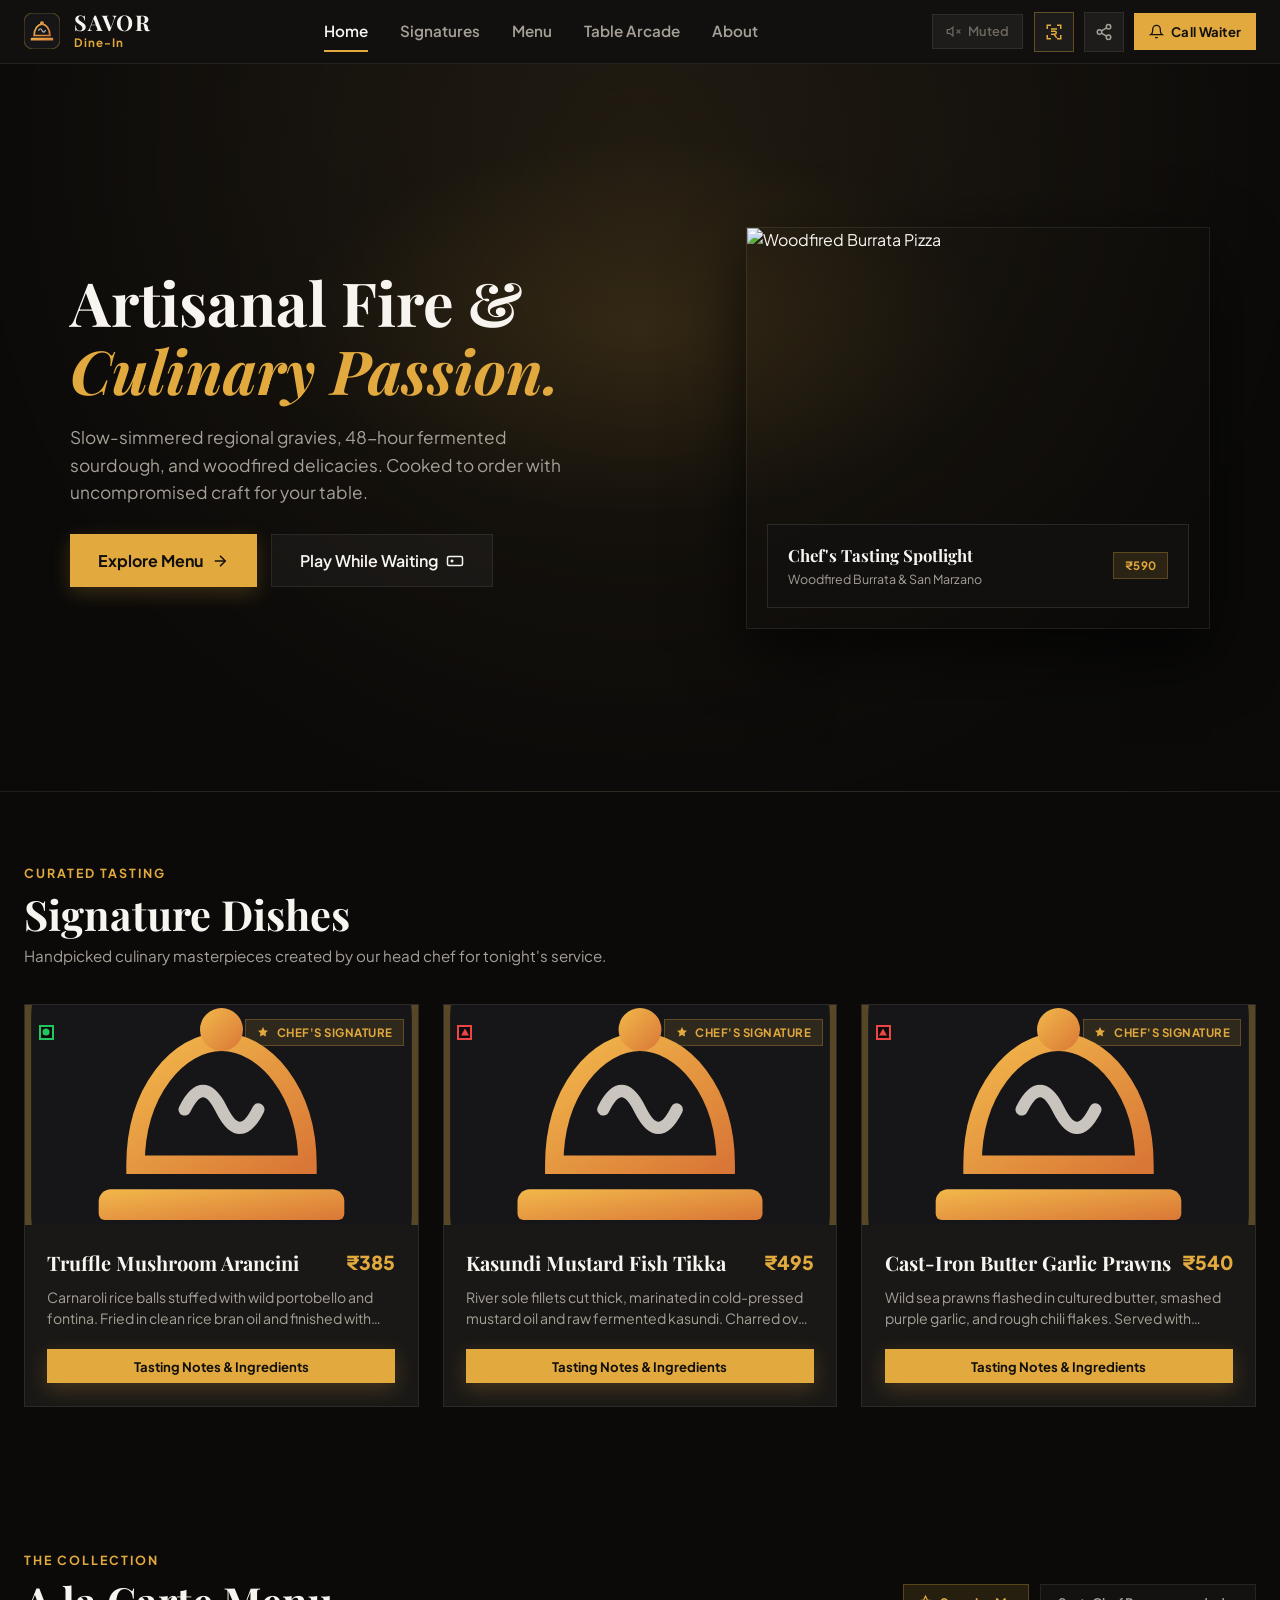
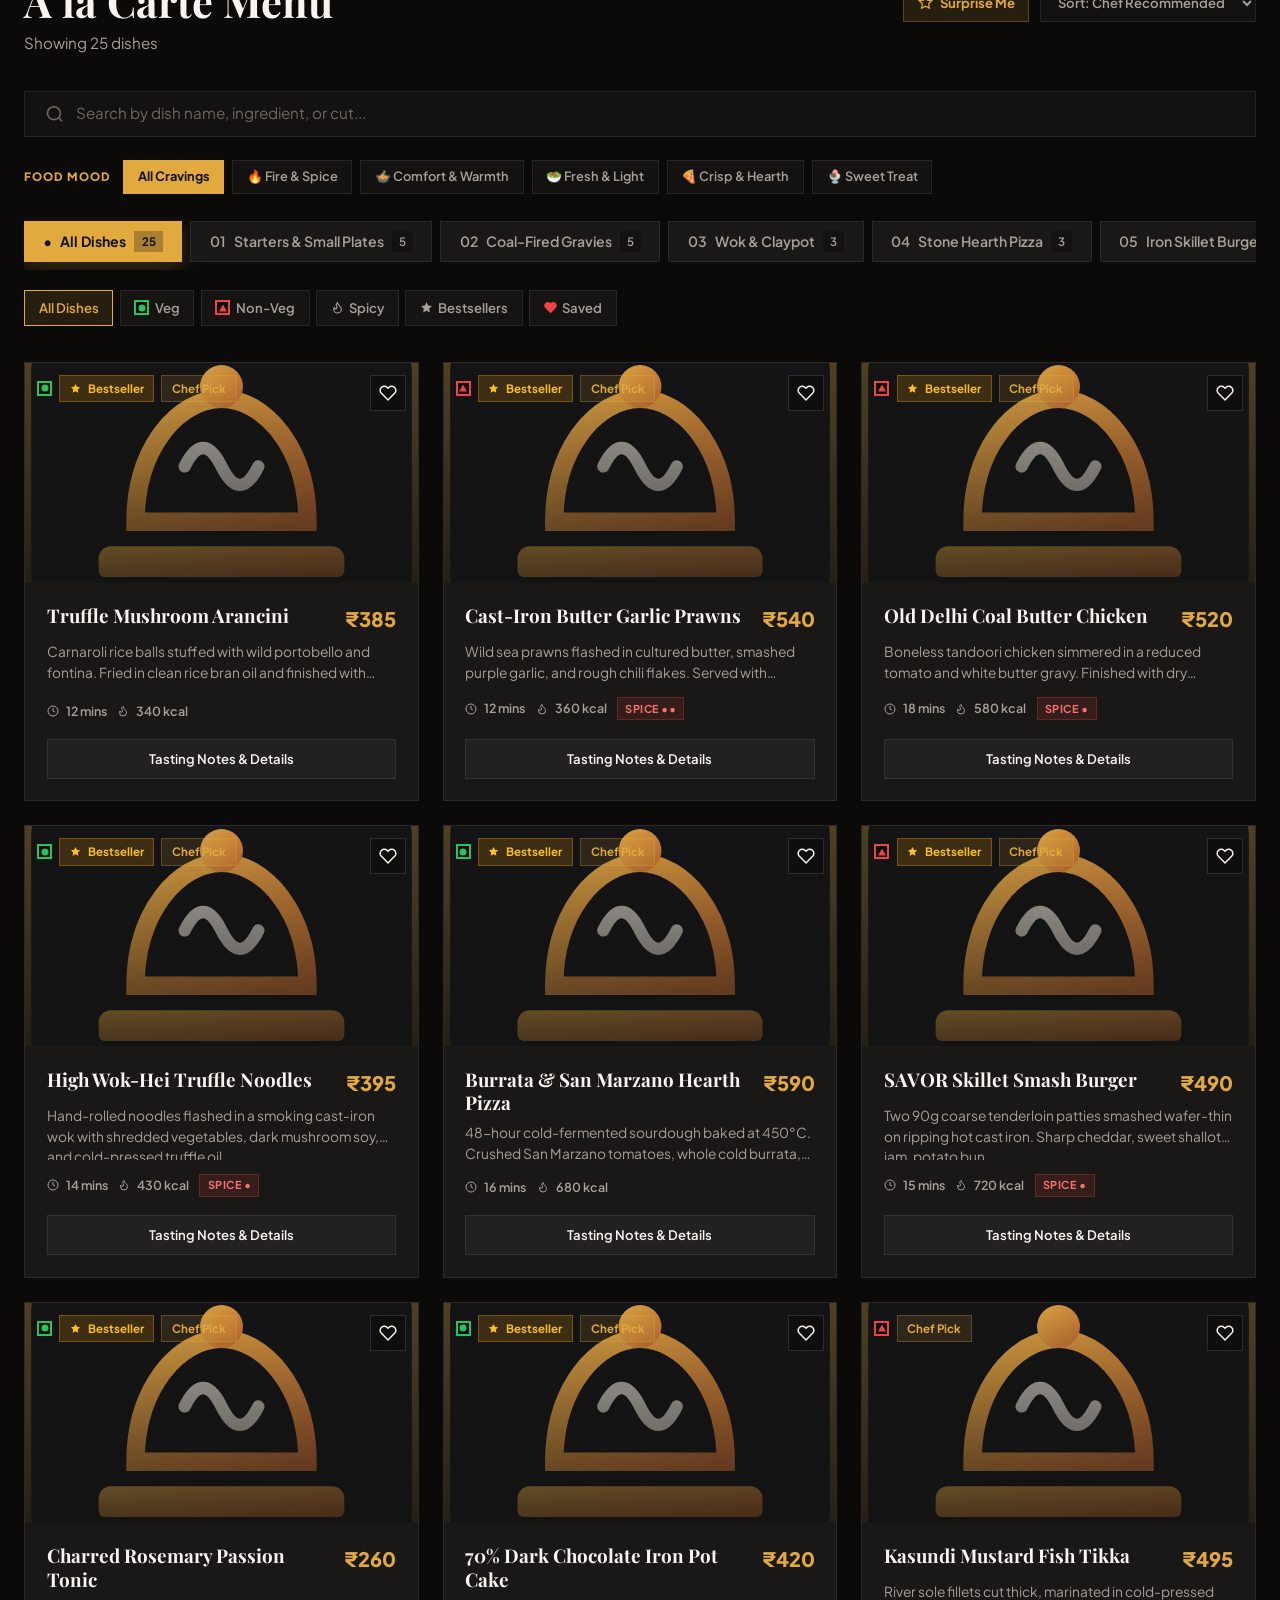
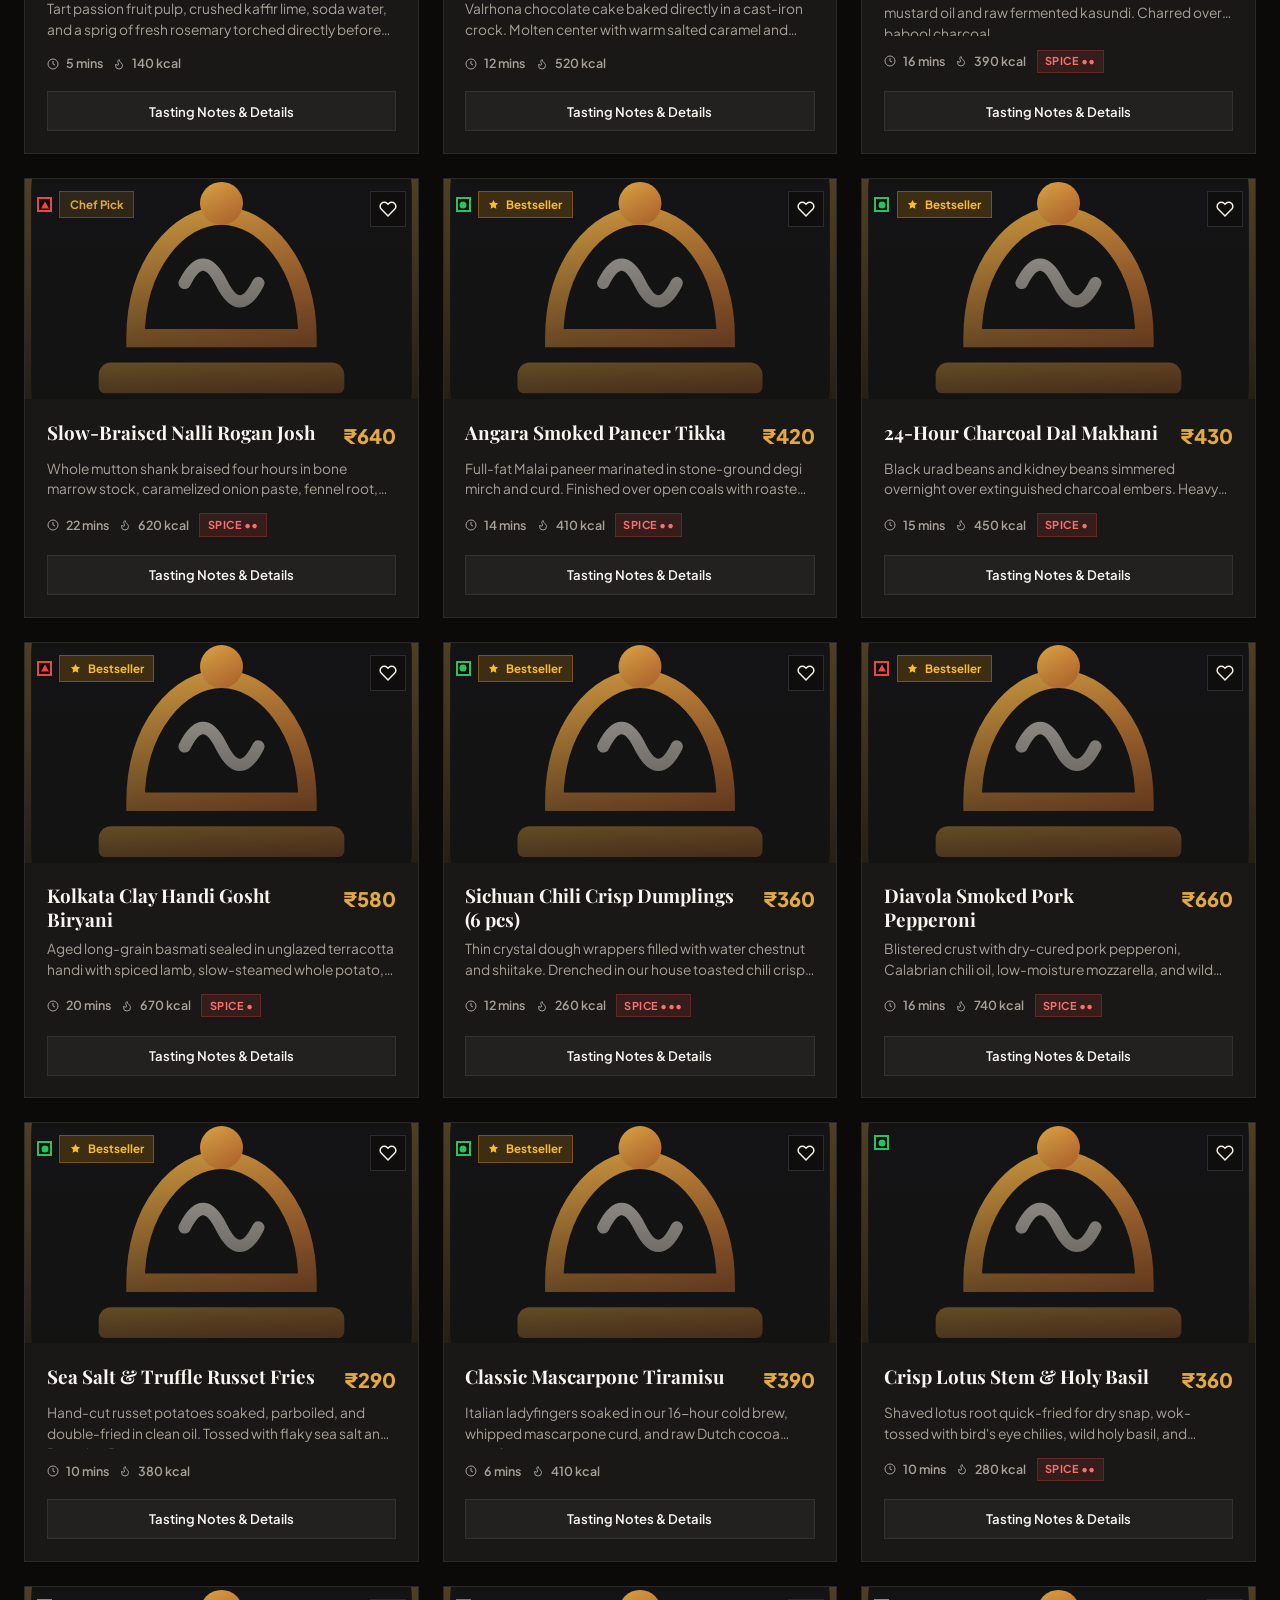
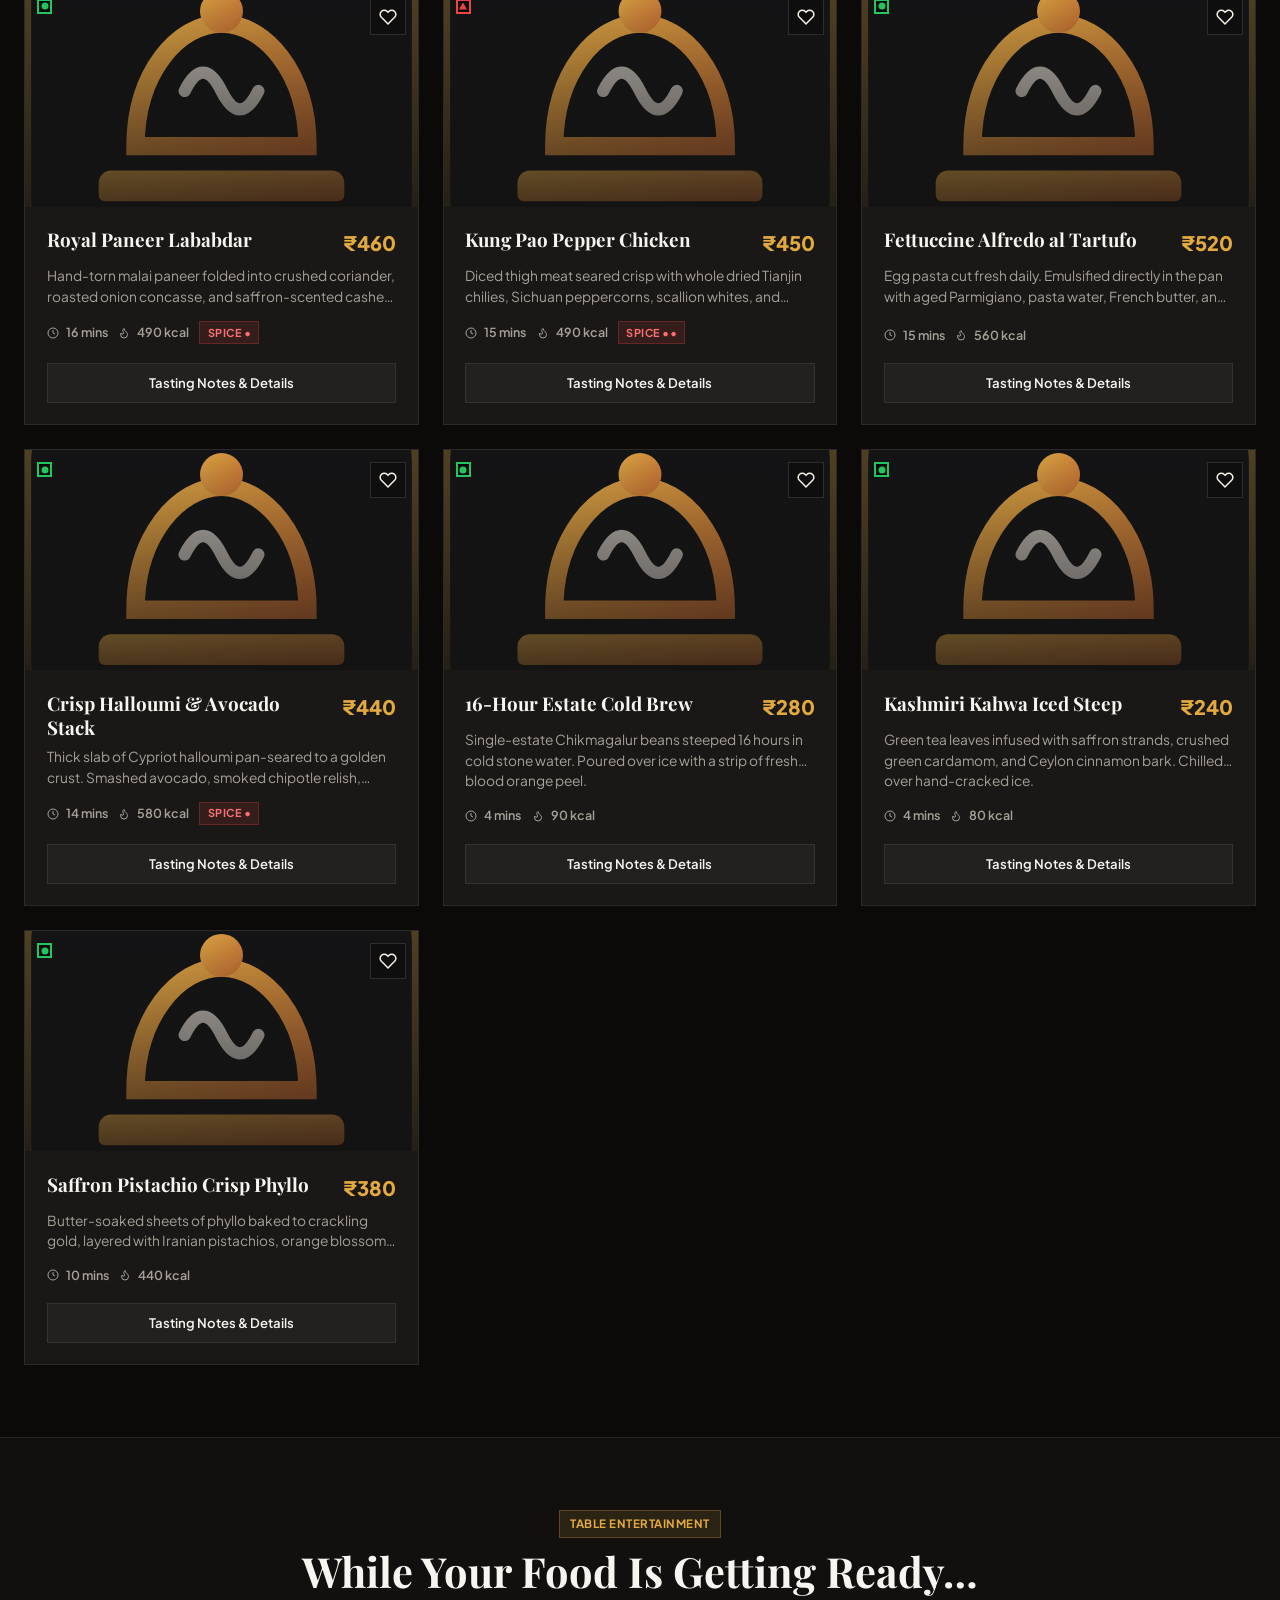
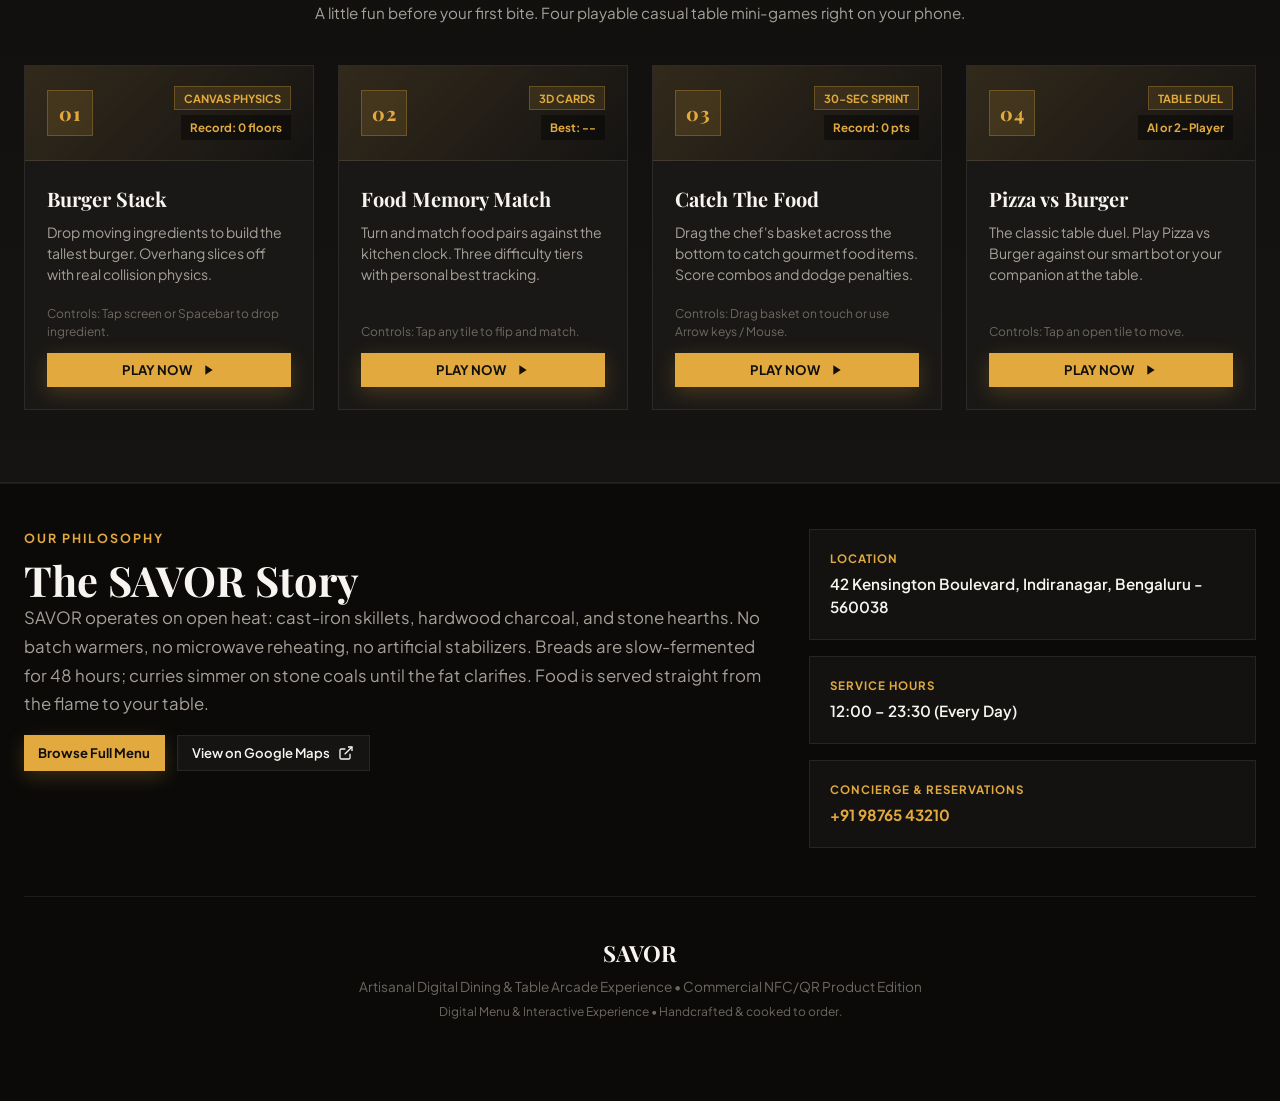
==== commit 9c59b8d8: "feat: replace companion QR with instant UPI table payment and direct app deep link" ====
--- a/index.html
+++ b/index.html
@@ -54,13 +54,11 @@
           <span class="sound-status-label">Muted</span>
         </button>
 
-        <!-- Table QR / Share -->
-        <button class="btn-circle-icon" id="show-qr-btn" title="Show Table QR" aria-label="Show Table QR code">
-          <svg width="18" height="18" viewBox="0 0 24 24" fill="none" stroke="currentColor" stroke-width="2">
-            <rect x="3" y="3" width="7" height="7" />
-            <rect x="14" y="3" width="7" height="7" />
-            <rect x="14" y="14" width="7" height="7" />
-            <rect x="3" y="14" width="7" height="7" />
+        <!-- Pay Table Bill via UPI -->
+        <button class="btn-circle-icon btn-upi-header" id="show-upi-btn" title="Pay Table Bill via UPI" aria-label="Pay Table Bill via UPI">
+          <svg width="18" height="18" viewBox="0 0 24 24" fill="none" stroke="currentColor" stroke-width="2" stroke-linecap="square">
+            <path d="M3 7V3h4m10 0h4v4M3 17v4h4m10 0h4v-4" />
+            <path d="M9 8h6M9 11h4a2 2 0 0 1 0 4H9m3 0l3 4" />
           </svg>
         </button>
 
@@ -388,41 +386,70 @@
     <div id="dish-detail-modal-content"></div>
   </div>
 
-  <!-- 2. Table QR Code Modal (for Table Companions) -->
-  <div class="modal-root hidden" id="share-qr-modal" role="dialog" aria-modal="true" aria-label="Table QR Code">
+  <!-- 2. Instant UPI Table Payment Modal -->
+  <div class="modal-root hidden" id="upi-pay-modal" role="dialog" aria-modal="true" aria-label="Instant UPI Table Payment">
     <div class="modal-backdrop"></div>
-    <div class="modal-dialog-inner qr-modal-dialog text-center">
-      <button class="modal-close-icon" id="qr-modal-close-btn" aria-label="Close dialog">
+    <div class="modal-dialog-inner upi-modal-dialog text-center">
+      <button class="modal-close-icon" id="upi-modal-close-btn" aria-label="Close dialog">
         <svg width="16" height="16" viewBox="0 0 24 24" fill="none" stroke="currentColor" stroke-width="2">
           <line x1="18" y1="6" x2="6" y2="18" />
           <line x1="6" y1="6" x2="18" y2="18" />
         </svg>
       </button>
-      <span class="gold-badge">TABLE COMPANION LINK</span>
-      <h3 id="qr-modal-title"
-        style="font-family: var(--font-serif); font-size: 1.5rem; font-weight: 700; margin: 0.75rem 0 0.3rem;">
-        Scan To Join Table 04
+      <span class="gold-badge">ZERO COMMISSION // INSTANT UPI</span>
+      <h3 id="upi-modal-title"
+        style="font-family: var(--font-serif); font-size: 1.5rem; font-weight: 700; margin: 0.75rem 0 0.25rem;">
+        Pay Table Bill
       </h3>
-      <p style="color: var(--text-secondary); font-size: 0.85rem; margin-bottom: 1.5rem;">
-        Scan this code or tap NFC to browse the menu and play arcade games together.
+      <p style="color: var(--text-secondary); font-size: 0.84rem; margin-bottom: 1.15rem; line-height: 1.45;">
+        Scan with any UPI App or tap below to pay directly on your phone.
       </p>
 
-      <div
-        style="background: #FFF; padding: 1.25rem; border-radius: var(--radius-md); display: inline-block; box-shadow: var(--shadow-card);">
-        <svg width="180" height="180" viewBox="0 0 25 25" fill="#0B0A09">
-          <path
-            d="M1 1h7v7h-7zM2 2v5h5v-5z M4 4h1v1h-1z M17 1h7v7h-7zM18 2v5h5v-5z M20 4h1v1h-1z M1 17h7v7h-7zM2 18v5h5v-5z M4 20h1v1h-1z M10 2h1v3h-1z M13 2h2v1h-2z M10 7h3v1h-3z M14 6h1v2h-1z M10 10h2v2h-2z M14 10h1v1h-1z M16 10h3v1h-3z M21 10h3v2h-1v-1h-2z M12 13h1v3h-1z M10 17h2v1h-2z M14 16h2v1h-2z M17 14h1v1h-1z M20 14h2v2h-1v-1h-1z M17 17h1v2h-1z M22 17h1v3h-1z M10 21h1v3h-1z M13 20h2v1h-2z M15 22h3v1h-3z M20 22h1v1h-1z M23 22h1v2h-1z M18 24h3v1h-3z" />
-        </svg>
-      </div>
-
-      <div class="mt-4">
-        <button class="btn btn-gold btn-lg w-full" id="copy-menu-link-btn">
-          <svg width="16" height="16" viewBox="0 0 24 24" fill="none" stroke="currentColor" stroke-width="2">
-            <rect x="9" y="9" width="13" height="13" rx="2" ry="2" />
+      <!-- Optional Bill Amount Input -->
+      <div class="upi-amount-wrapper">
+        <span class="upi-amount-currency">₹</span>
+        <input type="number" id="upi-amount-input" class="upi-amount-input" placeholder="Enter bill total (optional)" min="1" step="1" inputmode="numeric" />
+      </div>
+
+      <!-- Scannable Dynamic QR Code Container -->
+      <div class="upi-qr-card">
+        <div id="upi-qr-container" class="upi-qr-svg-holder">
+          <!-- Dynamic pure SVG generated via js/qr-generator.js -->
+        </div>
+        <div class="upi-scan-caption">
+          <span class="upi-pulse-dot"></span>
+          <span>Scannable with GPay, PhonePe, Paytm, BHIM &amp; Banking Apps</span>
+        </div>
+      </div>
+
+      <!-- Action 1: Direct 1-Tap Deep Link for Mobile Diners -->
+      <div class="mt-3">
+        <a id="upi-direct-app-btn" href="#" class="btn btn-gold btn-lg w-full upi-direct-btn">
+          <svg width="18" height="18" viewBox="0 0 24 24" fill="none" stroke="currentColor" stroke-width="2">
+            <polygon points="13 2 3 14 12 14 11 22 21 10 12 10 13 2" />
+          </svg>
+          <span id="upi-direct-btn-text">Open in UPI App</span>
+        </a>
+      </div>
+
+      <!-- Action 2: VPA Copy Pill (for manual entry) -->
+      <div class="upi-vpa-row mt-3">
+        <div class="upi-vpa-info">
+          <span class="upi-vpa-label">UPI ID</span>
+          <span class="upi-vpa-val" id="upi-vpa-text">savor.dining@upi</span>
+        </div>
+        <button type="button" class="btn-copy-vpa" id="copy-upi-vpa-btn" title="Copy UPI ID" aria-label="Copy UPI ID">
+          <svg width="15" height="15" viewBox="0 0 24 24" fill="none" stroke="currentColor" stroke-width="2">
+            <rect x="9" y="9" width="13" height="13" />
             <path d="M5 15H4a2 2 0 0 1-2-2V4a2 2 0 0 1 2-2h9a2 2 0 0 1 2 2v1" />
           </svg>
-          <span>Copy Direct Table Link</span>
-        </button>
+          <span>Copy</span>
+        </button>
+      </div>
+
+      <div class="upi-table-tag-preview mt-2">
+        <span>Payment note tagged: </span>
+        <strong class="text-gold" id="upi-note-preview">Table 04 Bill</strong>
       </div>
     </div>
   </div>
@@ -474,6 +501,9 @@
       <div class="mt-4" id="waiter-action-container">
         <button class="btn btn-gold btn-lg w-full" id="confirm-call-waiter-btn">
           <span>Notify Floor Captain</span>
+        </button>
+        <button type="button" class="btn btn-outline btn-sm w-full mt-2 hidden" id="waiter-pay-upi-shortcut">
+          <span>⚡ Settle Bill Instantly via UPI</span>
         </button>
       </div>
 
@@ -552,8 +582,8 @@
   <div class="toast-msg hidden" id="global-toast" role="status" aria-live="polite"></div>
 
   <!-- Application Scripts -->
-  <script src="js/config.local.js" onerror="/* local config optional */"></script>
   <script src="js/config.js"></script>
+  <script src="js/qr-generator.js"></script>
   <script src="js/audio.js"></script>
   <script src="js/games/burger-stack.js"></script>
   <script src="js/games/memory-match.js"></script>
--- a/css/styles.css
+++ b/css/styles.css
@@ -2789,3 +2789,198 @@
   font-weight: 800;
   margin-bottom: 0.5rem;
 }
+
+/* ==========================================================================
+   INSTANT UPI TABLE PAYMENT (ZERO COMMISSION // DIRECT SETTLEMENT)
+   ========================================================================== */
+.btn-upi-header {
+  border-color: rgba(226, 169, 62, 0.35);
+  color: var(--accent-gold);
+}
+
+.btn-upi-header:hover {
+  background: rgba(226, 169, 62, 0.12);
+  border-color: var(--accent-gold);
+  color: #FFF;
+}
+
+.upi-modal-dialog {
+  max-width: 440px;
+  padding: 2.25rem 1.6rem calc(1.5rem + env(safe-area-inset-bottom, 0px));
+  box-sizing: border-box;
+  border-radius: 0;
+}
+
+@media (max-width: 480px) {
+  .upi-modal-dialog {
+    padding: 1.6rem 1.15rem calc(1.2rem + env(safe-area-inset-bottom, 12px));
+    max-width: 95vw;
+  }
+}
+
+.upi-amount-wrapper {
+  display: flex;
+  align-items: center;
+  background: rgba(255, 255, 255, 0.04);
+  border: 1px solid var(--border-subtle);
+  border-radius: 0;
+  padding: 0.45rem 0.85rem;
+  margin: 0 auto 1.15rem;
+  max-width: 290px;
+  transition: all var(--transition-fast);
+}
+
+.upi-amount-wrapper:focus-within {
+  border-color: var(--accent-gold);
+  background: rgba(226, 169, 62, 0.06);
+  box-shadow: 0 0 0 1px var(--accent-gold);
+}
+
+.upi-amount-currency {
+  font-size: 1.15rem;
+  font-weight: 700;
+  color: var(--accent-gold);
+  margin-right: 0.45rem;
+  line-height: 1;
+}
+
+.upi-amount-input {
+  background: transparent;
+  border: none;
+  outline: none;
+  font-family: var(--font-sans);
+  font-size: 0.92rem;
+  color: var(--text-primary);
+  width: 100%;
+}
+
+.upi-amount-input::placeholder {
+  color: var(--text-muted);
+  font-size: 0.82rem;
+}
+
+.upi-qr-card {
+  background: #FFFFFF;
+  padding: 1.15rem;
+  display: inline-block;
+  border-radius: 0;
+  border: 2px solid var(--accent-gold);
+  box-shadow: 0 12px 32px rgba(0, 0, 0, 0.6);
+  max-width: 100%;
+  box-sizing: border-box;
+}
+
+.upi-qr-svg-holder {
+  display: flex;
+  align-items: center;
+  justify-content: center;
+}
+
+.upi-qr-svg-holder svg {
+  width: 190px;
+  height: 190px;
+  display: block;
+}
+
+@media (max-width: 480px) {
+  .upi-qr-svg-holder svg {
+    width: 165px;
+    height: 165px;
+  }
+}
+
+.upi-scan-caption {
+  display: flex;
+  align-items: center;
+  justify-content: center;
+  gap: 0.4rem;
+  margin-top: 0.75rem;
+  font-size: 0.68rem;
+  font-weight: 700;
+  color: #12100E;
+  letter-spacing: 0.2px;
+}
+
+.upi-pulse-dot {
+  width: 6px;
+  height: 6px;
+  border-radius: 50%;
+  background: #22c55e;
+  animation: pulseDot 1.8s infinite;
+  display: inline-block;
+}
+
+@keyframes pulseDot {
+  0% { transform: scale(0.9); opacity: 0.7; }
+  50% { transform: scale(1.3); opacity: 1; }
+  100% { transform: scale(0.9); opacity: 0.7; }
+}
+
+.upi-direct-btn {
+  display: inline-flex;
+  align-items: center;
+  justify-content: center;
+  gap: 0.5rem;
+  font-weight: 700;
+  letter-spacing: 0.3px;
+  text-decoration: none;
+}
+
+.upi-vpa-row {
+  display: flex;
+  align-items: center;
+  justify-content: space-between;
+  background: rgba(255, 255, 255, 0.04);
+  border: 1px solid var(--border-subtle);
+  padding: 0.5rem 0.85rem;
+  border-radius: 0;
+  text-align: left;
+}
+
+.upi-vpa-info {
+  display: flex;
+  flex-direction: column;
+}
+
+.upi-vpa-label {
+  font-size: 0.6rem;
+  font-weight: 700;
+  color: var(--accent-gold);
+  letter-spacing: 0.5px;
+  text-transform: uppercase;
+}
+
+.upi-vpa-val {
+  font-family: monospace;
+  font-size: 0.85rem;
+  font-weight: 600;
+  color: var(--text-primary);
+  user-select: all;
+}
+
+.btn-copy-vpa {
+  display: inline-flex;
+  align-items: center;
+  gap: 0.3rem;
+  background: rgba(226, 169, 62, 0.12);
+  color: var(--accent-gold);
+  border: 1px solid rgba(226, 169, 62, 0.35);
+  padding: 0.35rem 0.65rem;
+  font-size: 0.74rem;
+  font-weight: 700;
+  cursor: pointer;
+  border-radius: 0;
+  transition: all var(--transition-fast);
+}
+
+.btn-copy-vpa:hover {
+  background: var(--accent-gold);
+  color: #12100E;
+}
+
+.upi-table-tag-preview {
+  font-size: 0.74rem;
+  color: var(--text-muted);
+  line-height: 1.4;
+}
+
